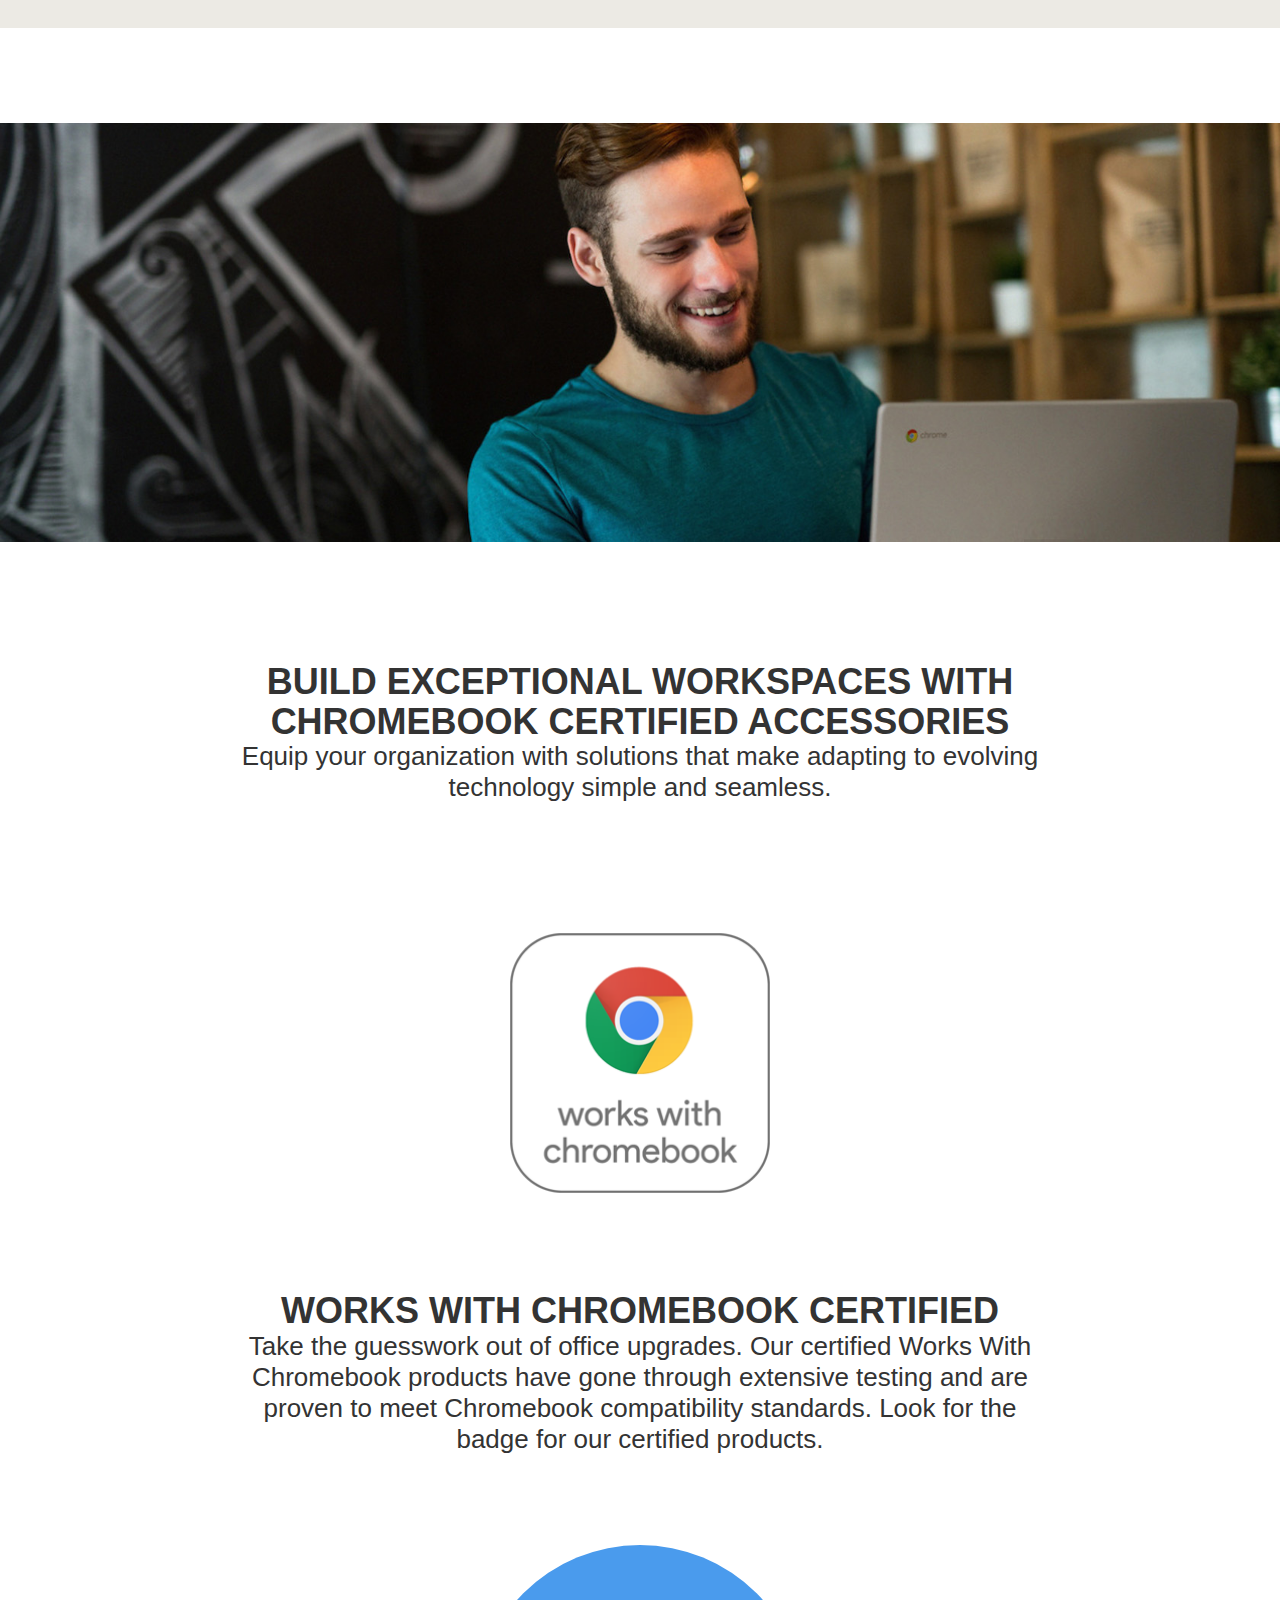
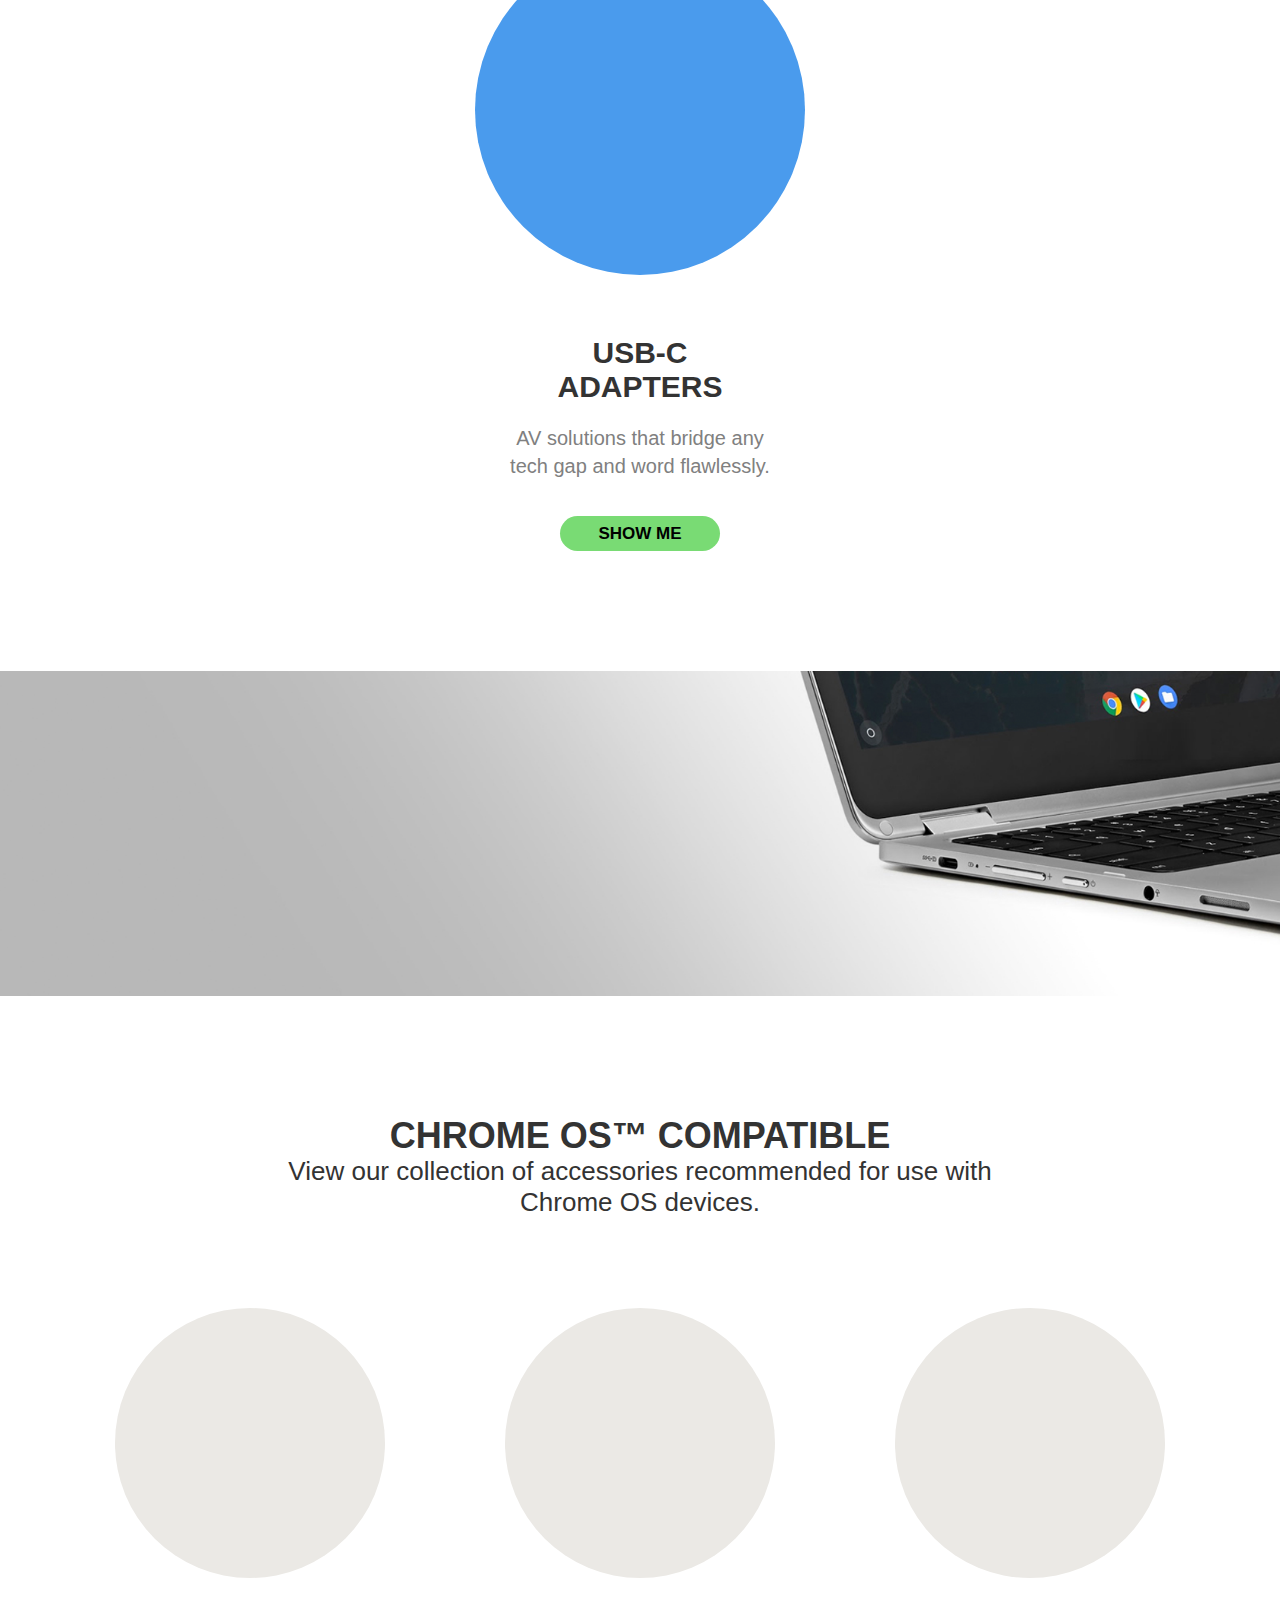
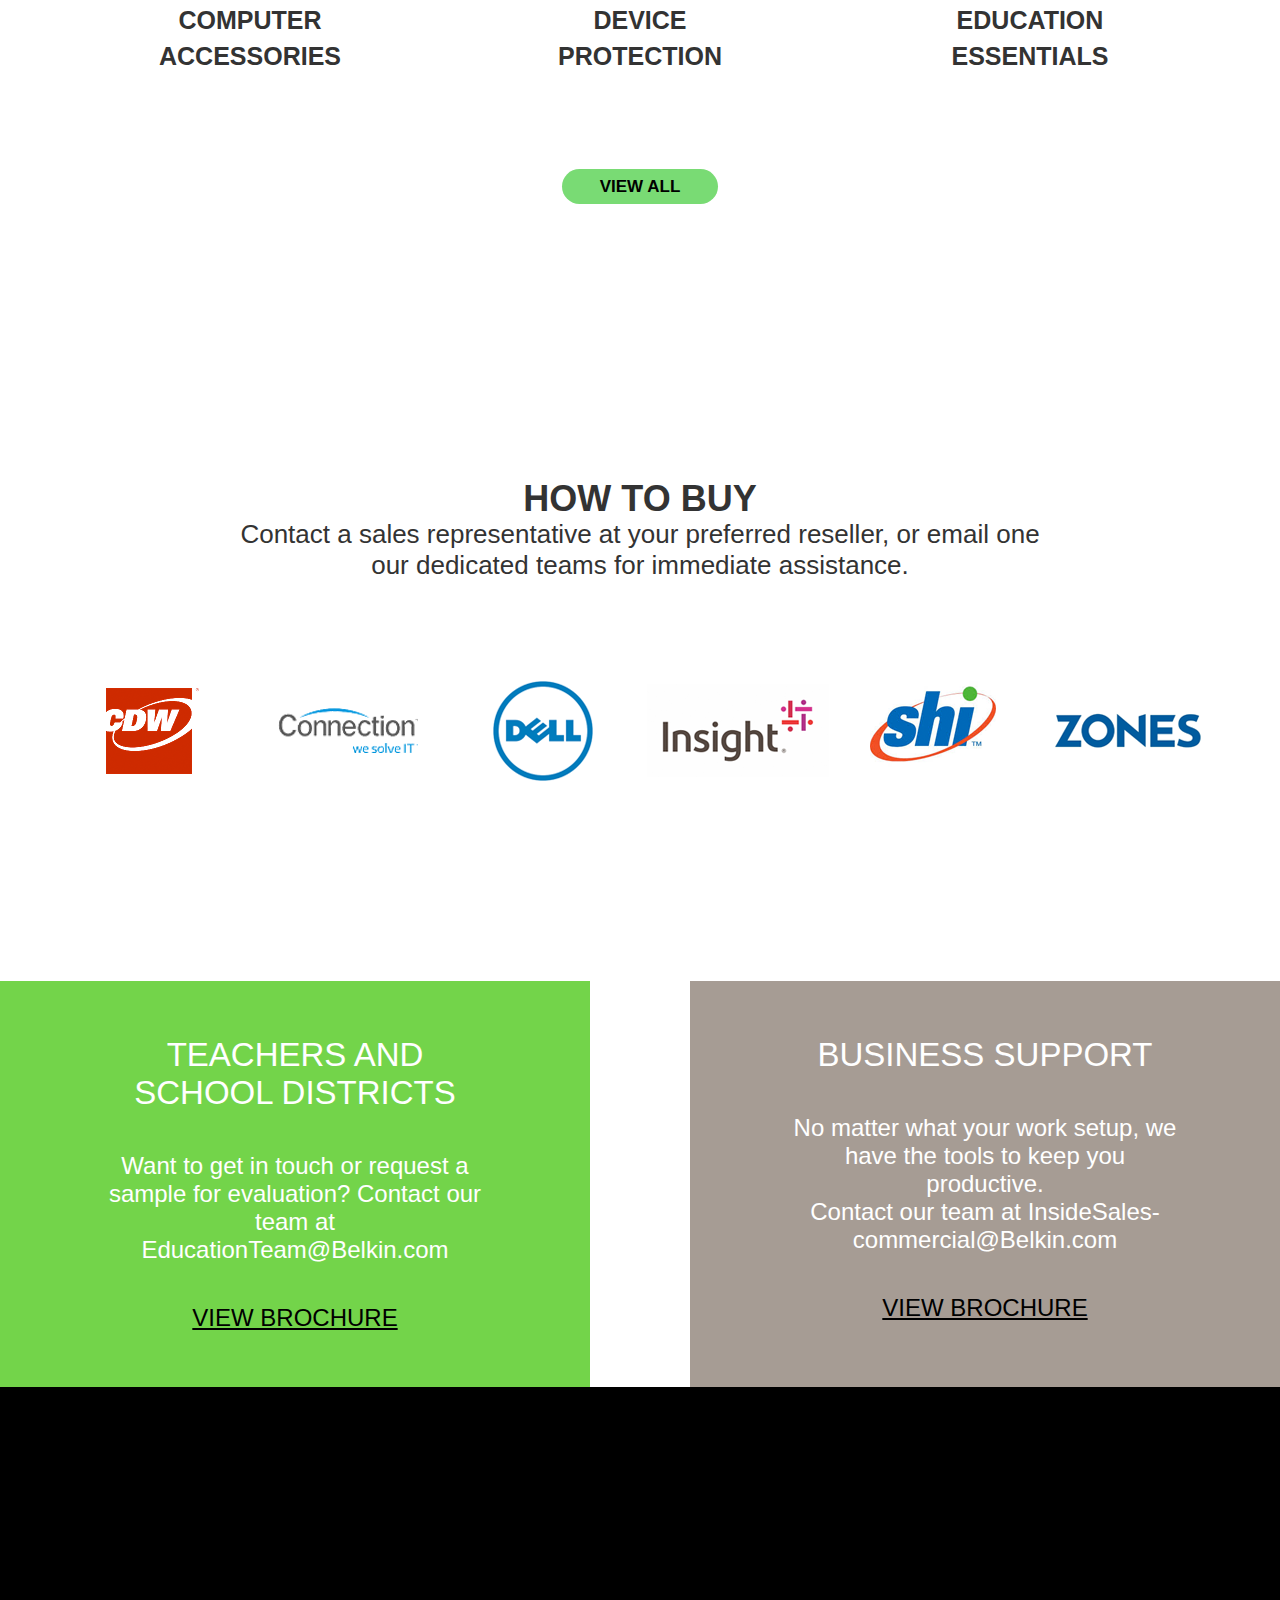
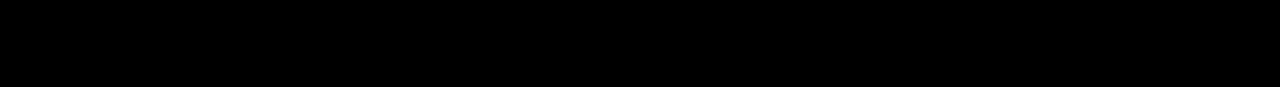
==== index.html @ 145875e3 "push 01" ====
<!DOCTYPE html>
<html lang="en">
<head>
    <meta charset="UTF-8">
    <meta name="viewport" content="width=device-width, initial-scale=1.0">
    <title>#</title>
    <link rel="stylesheet" href="https://maxcdn.bootstrapcdn.com/bootstrap/3.3.7/css/bootstrap.min.css" />
    <link href="https://unpkg.com/aos@2.3.1/dist/aos.css" rel="stylesheet">
    <link rel="stylesheet" href="https://cdnjs.cloudflare.com/ajax/libs/font-awesome/4.7.0/css/font-awesome.min.css">
    <link rel="stylesheet" href="./css/style.css">
</head>
<body>
    <!-- Header top section -->
    <div class="header-top-section">

    </div>
    <!-- End of Header top section -->

    <!-- Header -->
    <header>

    </header>
    <!-- End of Header -->

    <section class="header-image">
        <img src="./img/header-image.jpg" alt="header image">
    </section>

    <section class="build-workspaces">
        <div class="container">

            <div>
                <h1 class="bold-title">
                    BUILD EXCEPTIONAL WORKSPACES WITH <br>
                    CHROMEBOOK CERTIFIED ACCESSORIES
                </h1>
                <p class="subtitle">
                    Equip your organization with solutions that make adapting to evolving <br>
                    technology simple and seamless.
                </p>
            </div>

            <div class="logo-parent">
                <img src="./img/www-logo.png" alt="logo">
            </div>

        </div>
    </section>

    <section class="chromebook-certified">
        <div class="container">
            <div class="hide-mobile">
                <h1 class="bold-title">
                    WORKS WITH CHROMEBOOK CERTIFIED
                </h1>
                <p class="subtitle">
                    Take the guesswork out of office upgrades. Our certified Works With <br>
                    Chromebook products have gone through extensive testing and are <br>
                    proven to meet Chromebook compatibility standards. Look for the <br>
                    badge for our certified products.
                </p>
            </div>
            <div class="row products-parent">
                <div class="col-md-4 product-item">
                   <div class="circle background-blue">
                       <img src="./img/usb-c.png" data-aos="fade-up" alt="USB C">
                   </div>
                    <div class="item-title">
                        USB-C <br> ADAPTERS
                    </div>
                    <div class="item-subtitle">
                        AV solutions that bridge any <br>
                        tech gap and word flawlessly.
                    </div>
                    <button class="btn show-me-button">
                        SHOW ME
                    </button>
                </div>
            </div>
            <div class="product-hidden-block" style="display: none">
               <div class="row product-childs-parent">
                    <div class="col-md-3 col-xs-6 product-item">
                        <div class="product-image">
                            <img src="./img/p1.jpg" alt="cable">
                        </div>
                        <div class="item-title">
                            3.0 USB-C to USB-A Adapter (USB-C Adapter)
                        </div>
                        <div class="start-parent">
                            <span class="fa fa-star checked"></span>
                            <span class="fa fa-star checked"></span>
                            <span class="fa fa-star checked"></span>
                            <span class="fa fa-star"></span>
                            <span class="fa fa-star"></span>
                        </div>
                        <div class="price-parent">
                            $24.99
                        </div>
                        <div class="color-parent">
                            <div class="color-item">
                                <div class="black"></div>
                            </div>
                            <div class="color-item">
                                <div class="white"></div>
                            </div>
                        </div>
                    </div>
                    <div class="col-md-3 col-xs-6 product-item">
                    <div class="product-image">
                        <img src="./img/p2.jpg" alt="cable">
                    </div>
                    <div class="item-title">
                        USB-C™ to VGA Adapter (USB Type-C™)
                    </div>
                    <div class="start-parent">
                        <span class="fa fa-star checked"></span>
                        <span class="fa fa-star checked"></span>
                        <span class="fa fa-star checked"></span>
                        <span class="fa fa-star"></span>
                        <span class="fa fa-star"></span>
                    </div>
                    <div class="price-parent">
                        $24.99
                    </div>
                    <div class="color-parent">
                        <div class="color-item">
                            <div class="black"></div>
                        </div>
                        <div class="color-item">
                            <div class="white"></div>
                        </div>
                    </div>
                    </div>
                    <div class="col-md-3 col-xs-6 product-item">
                        <div class="product-image">
                            <img src="./img/p3.jpg" alt="cable">
                        </div>
                        <div class="item-title">
                            USB-C™ to HDMI® Adapter (USB Type-C)
                        </div>
                        <div class="start-parent">
                            <span class="fa fa-star checked"></span>
                            <span class="fa fa-star checked"></span>
                            <span class="fa fa-star checked"></span>
                            <span class="fa fa-star"></span>
                            <span class="fa fa-star"></span>
                        </div>
                        <div class="price-parent">
                            $24.99
                        </div>
                        <div class="color-parent">
                            <div class="color-item">
                                <div class="black"></div>
                            </div>
                            <div class="color-item">
                                <div class="white"></div>
                            </div>
                        </div>
                    </div>
               </div>
            </div>
        </div>
    </section>

    <section class="banner">
        <img src="./img/banner.png" alt="Banner">
    </section>

    <section class="compatible">
        <div class="container">
            <h1 class="bold-title">
                CHROME OS™ COMPATIBLE 
            </h1>
            <p class="subtitle">
                View our collection of accessories recommended for use with <br>
                Chrome OS devices.
            </p>

            <div class="row compatible-parent">
                <div class="col-md-4 compatible-item">
                    <div class="circle">
                        <img src="./img/com-1.png" data-aos="fade-up" alt="Com">
                    </div>
                    <div class=" compatible-item-title">
                        COMPUTER <br> ACCESSORIES
                    </div>
                </div>
                <div class="col-md-4 compatible-item">
                    <div class="circle">
                        <img src="./img/com-2.png" data-aos="fade-up" alt="Com">
                    </div>
                    <div class=" compatible-item-title">
                        DEVICE <br> PROTECTION
                    </div>
                </div>
                <div class="col-md-4 compatible-item">
                    <div class="circle">
                        <img src="./img/com-3.png" data-aos="fade-up" alt="Com">
                    </div>
                    <div class=" compatible-item-title">
                        EDUCATION <br> ESSENTIALS
                    </div>
                </div>
            </div>

            <div class="view-all-parent">
                <button class="btn view-all-button">VIEW ALL</button>
            </div>


        </div>
    </section>

    <section class="how-to-buy">
       <div class="container">
            <h1 class="bold-title">
                HOW TO BUY
            </h1>
            <p class="subtitle">
                Contact a sales representative at your preferred reseller, or email one <br>
                our dedicated teams for immediate assistance.
            </p>
            <div class="row companies-parent">
                <div class="col-md-2 comp-item">
                    <img src="./img/how-to-buy/1.png" alt="1">
                </div>
                <div class="col-md-2 comp-item">
                    <img src="./img/how-to-buy/2.png" alt="2">
                </div>
                <div class="col-md-2 comp-item">
                    <img src="./img/how-to-buy/3.png" alt="3">
                </div>
                <div class="col-md-2 comp-item">
                    <img src="./img/how-to-buy/4.png" alt="4">
                </div>
                <div class="col-md-2 comp-item">
                    <img src="./img/how-to-buy/5.png" alt="5">
                </div>
                <div class="col-md-2 comp-item">
                    <img src="./img/how-to-buy/6.png" alt="6">
                </div>
            </div>
       </div>
    </section>

    <section class="brochure">
        <div class="green-block">
            <div class="title">
                TEACHERS AND SCHOOL DISTRICTS
            </div>
            <div class="subtitle">
                Want to get in touch or request a sample for evaluation? Contact our team at 
                <a href="mailto:EducationTeam@Belkin.com">EducationTeam@Belkin.com</a>
            </div>
            <a href="https://brochure.belkin.com/education/" class="view-brochure">VIEW BROCHURE</a>
        </div>
        <div class="gray-block">
            <div class="title">
                BUSINESS SUPPORT
            </div>
            <div class="subtitle">
                No matter what your work setup, we have the tools to keep you productive.<br>
                Contact our team at <a href="mailto:InsideSales-commercial@Belkin.com"> InsideSales-commercial@Belkin.com</a>
            </div>
            <a href="https://brochure.belkin.com/worksmart-desktopguide/" class="view-brochure">VIEW BROCHURE</a>
        </div>
    </section>

    <footer></footer>


    <script src="https://unpkg.com/aos@2.3.1/dist/aos.js"></script>
    <script src="js/script.js"></script>

</body>
</html>
---- css/style.css ----
.bold-title {
  font-weight: 600;
  font-family: "metric-bold", Arial, sans-serif;
  margin: 0;
}

@media screen and (max-width: 576px) and (min-width: 280px) {
  .bold-title {
    font-size: 26px;
  }
}

.subtitle {
  margin: 0;
  font-size: 26px;
  line-height: normal;
}

@media screen and (max-width: 576px) and (min-width: 280px) {
  .subtitle {
    font-size: 22px;
    margin-top: 30px;
  }
}

.background-blue {
  background-color: #4A9BED;
}

.checked {
  color: #FCAF33;
}

.header-top-section {
  width: 100%;
  height: 28px;
  background: #eceae4;
}

header {
  width: 100%;
  height: 95px;
  background-color: #fff;
}

.header-image img {
  width: 100%;
}

.build-workspaces {
  padding-top: 120px;
  text-align: center;
}

.build-workspaces .logo-parent {
  margin: 130px 0 98px;
}

.build-workspaces .logo-parent img {
  width: 260px;
  height: 260px;
}

.chromebook-certified {
  text-align: center;
}

.chromebook-certified .products-parent {
  margin-top: 90px;
  display: flex;
  justify-content: center;
  align-items: center;
}

.chromebook-certified .products-parent .product-item {
  text-align: center;
}

.chromebook-certified .products-parent .product-item .circle {
  width: 330px;
  height: 330px;
  border-radius: 50%;
  margin: 0 auto;
  display: flex;
  justify-content: center;
  align-items: flex-end;
  overflow: hidden;
}

.chromebook-certified .products-parent .product-item .circle:hover img {
  transform: scale(1.15);
}

.chromebook-certified .products-parent .product-item .circle img {
  width: 80%;
  border-bottom-left-radius: 47%;
  border-bottom-right-radius: 48%;
  transition: transform .5s ease;
}

.chromebook-certified .products-parent .product-item .item-title {
  font-size: 30px;
  font-weight: 900;
  line-height: normal;
  margin: 61px 0 20px;
}

.chromebook-certified .products-parent .product-item .item-subtitle {
  font-size: 20px;
  line-height: inherit;
  color: gray;
}

.chromebook-certified .products-parent .product-item .show-me-button {
  margin-top: 35px;
  background-color: #79DB74;
  color: #000;
  height: 35px;
  line-height: 29px;
  font-weight: 600;
  border: none;
  outline: none;
  border-radius: 20px;
  font-size: 17px;
  padding: 0 38px;
}

.chromebook-certified .product-childs-parent {
  margin-top: 35px;
}

.chromebook-certified .product-childs-parent .product-item {
  text-align: center;
}

.chromebook-certified .product-childs-parent .product-item .item-title {
  font-size: 20px;
  font-weight: 600;
  line-height: normal;
  margin: 10px 0 20px;
}

.chromebook-certified .product-childs-parent .product-item .product-image {
  position: relative;
}

.chromebook-certified .product-childs-parent .product-item .product-image:after {
  content: "";
  width: 35px;
  background-image: url(../../img/www-logo.png);
  background-size: contain;
  background-repeat: no-repeat;
  position: absolute;
  right: 0;
  top: 0;
  height: 35px;
}

.chromebook-certified .product-childs-parent .product-item .product-image:hover img {
  transform: scale(1.1);
}

.chromebook-certified .product-childs-parent .product-item .product-image img {
  width: 100%;
  transition: transform .5s ease;
}

.chromebook-certified .product-childs-parent .product-item .start-parent {
  font-size: 25px;
  color: #E6E5E1;
}

.chromebook-certified .product-childs-parent .product-item .price-parent {
  font-size: 19px;
  font-weight: 600;
  margin: 20px 0;
}

.chromebook-certified .product-childs-parent .product-item .color-parent {
  display: flex;
  justify-content: center;
  gap: 5px;
  margin-bottom: 20px;
}

.chromebook-certified .product-childs-parent .product-item .color-parent .color-item {
  width: 38px;
  height: 38px;
  background: #fff;
  border: 2px solid #E4E2DE;
  border-radius: 50%;
  box-sizing: border-box;
  display: flex;
  justify-content: center;
  align-items: center;
}

.chromebook-certified .product-childs-parent .product-item .color-parent .color-item .black {
  width: calc(100% - 8px);
  height: calc(100% - 8px);
  background-color: #000;
  border-radius: 50%;
}

.banner {
  margin: 120px 0;
}

.banner img {
  width: 100%;
}

.compatible {
  text-align: center;
}

.compatible .compatible-parent {
  margin-top: 90px;
}

.compatible .compatible-parent .compatible-item {
  position: relative;
}

.compatible .compatible-parent .compatible-item:first-child .circle img {
  width: 250%;
}

.compatible .compatible-parent .compatible-item .circle {
  width: 270px;
  height: 270px;
  border-radius: 50%;
  background-color: #ebe9e5;
  margin: 0 auto;
  display: flex;
  justify-content: center;
  align-items: center;
}

.compatible .compatible-parent .compatible-item .circle img {
  width: 105%;
  transition: transform .5s ease;
}

.compatible .compatible-parent .compatible-item .circle:hover img {
  transform: scale(1.1);
}

.compatible .compatible-parent .compatible-item .compatible-item-title {
  margin-top: 25px;
  font-weight: 600;
  font-size: 25px;
}

.compatible .view-all-parent {
  text-align: center;
  margin-top: 60px;
}

.compatible .view-all-parent .view-all-button {
  margin-top: 35px;
  background-color: #79DB74;
  color: #000;
  height: 35px;
  line-height: 29px;
  font-weight: 600;
  border: none;
  outline: none;
  border-radius: 20px;
  font-size: 17px;
  padding: 0 38px;
}

.how-to-buy {
  text-align: center;
  margin-top: 275px;
}

.how-to-buy .companies-parent {
  margin-top: 100px;
}

.how-to-buy .companies-parent .comp-item {
  height: 100px;
  display: flex;
  justify-content: center;
  align-items: center;
}

.brochure {
  margin-top: 200px;
  display: flex;
  justify-content: space-between;
  gap: 100px;
  color: #fff;
  text-align: center;
  line-height: normal;
}

.brochure .gray-block,
.brochure .green-block {
  padding: 55px 100px;
}

.brochure .green-block {
  flex: 1;
  background-color: #73D44A;
}

.brochure .gray-block {
  flex: 1;
  background-color: #A69C94;
}

.brochure .title {
  font-size: 33px;
}

.brochure .subtitle {
  font-size: 24px;
  margin-top: 40px;
}

.brochure .subtitle a {
  color: inherit;
}

.brochure .view-brochure {
  display: inline-block;
  font-size: 24px;
  color: #000;
  text-decoration: underline;
  margin-top: 40px;
}

footer {
  width: 100%;
  height: 300px;
  background-color: #000;
}

@media screen and (max-width: 1200px) and (min-width: 992px) {
  .brochure {
    gap: 0px;
  }
  .brochure .green-block, .brochure .gray-block {
    padding: 55px;
  }
}

@media screen and (max-width: 992px) and (min-width: 768px) {
  .brochure {
    gap: 0;
  }
  .brochure .green-block, .brochure .gray-block {
    padding: 40px;
  }
}

@media screen and (max-width: 768px) and (min-width: 576px) {
  .brochure {
    gap: 0;
    flex-direction: column;
  }
  .brochure .green-block, .brochure .gray-block {
    flex: initial;
    padding: 10px;
  }
}

@media screen and (max-width: 576px) and (min-width: 280px) {
  .header-top-section {
    display: none;
  }
  .header-image {
    position: relative;
  }
  .header-image:after {
    content: '';
    position: absolute;
    left: 42%;
    top: 100%;
    width: 0;
    height: 0;
    border-left: 40px solid transparent;
    border-right: 40px solid transparent;
    border-top: 34px solid #e8e8e8;
    clear: both;
  }
  .build-workspaces {
    padding-top: 65px;
  }
  .build-workspaces .container {
    display: flex;
    flex-direction: column-reverse;
  }
  .build-workspaces .logo-parent {
    margin: 0 0 65px;
  }
  .build-workspaces .logo-parent img {
    width: 155px;
    height: 155px;
  }
  .chromebook-certified .hide-mobile {
    display: none;
  }
  .compatible .circle {
    margin-bottom: 20px;
  }
  .compatible .compatible-parent .compatible-item {
    margin-bottom: 20px;
  }
  .how-to-buy {
    margin-top: 100px;
  }
  .brochure {
    gap: 0;
    flex-direction: column;
    margin-top: 140px;
  }
  .brochure .green-block, .brochure .gray-block {
    flex: initial;
    padding: 50px 10px;
  }
  .brochure .green-block {
    position: relative;
  }
  .brochure .green-block:after {
    content: '';
    position: absolute;
    left: 42%;
    top: 100%;
    width: 0;
    height: 0;
    border-left: 40px solid transparent;
    border-right: 40px solid transparent;
    border-top: 34px solid #73D44A;
    clear: both;
  }
  .brochure .title {
    font-size: 25px;
  }
  .brochure .subtitle {
    font-size: 20px;
  }
  .brochure .view-brochure {
    font-size: 20px;
  }
}
/*# sourceMappingURL=style.css.map */
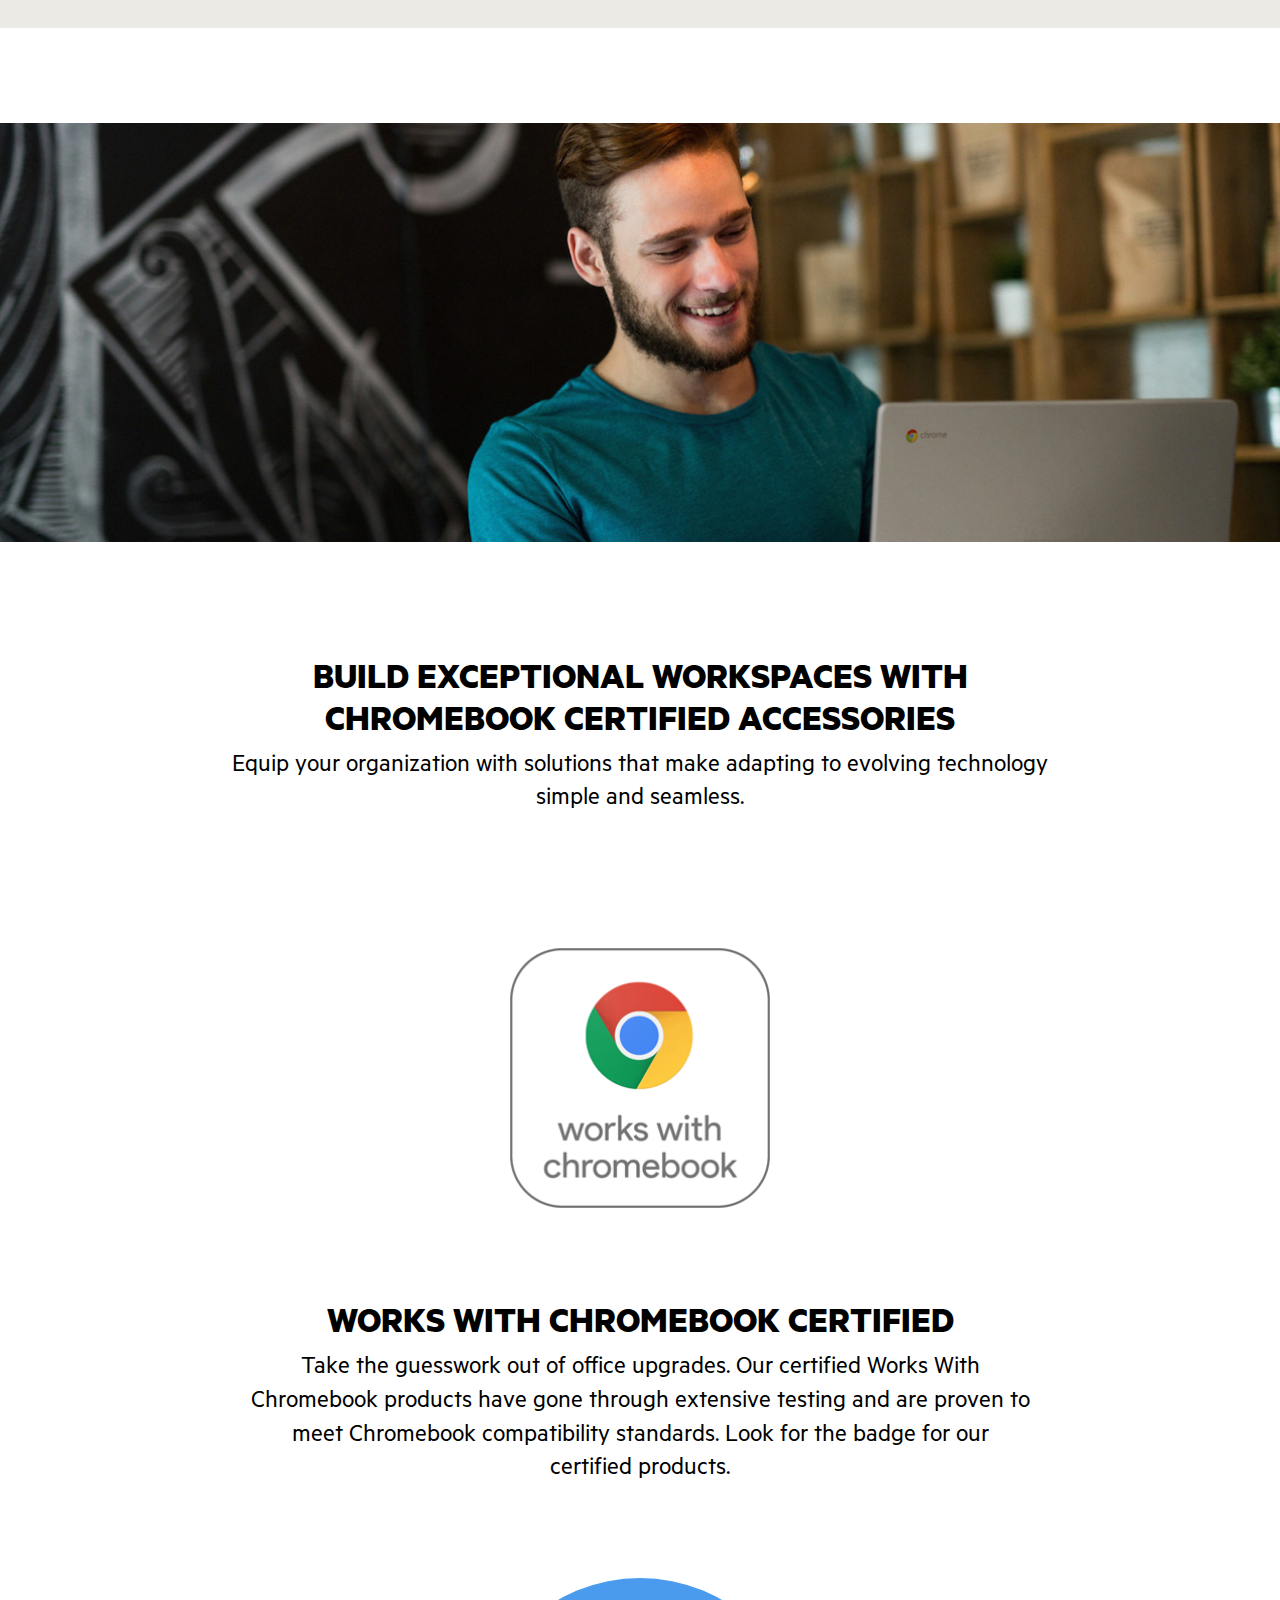
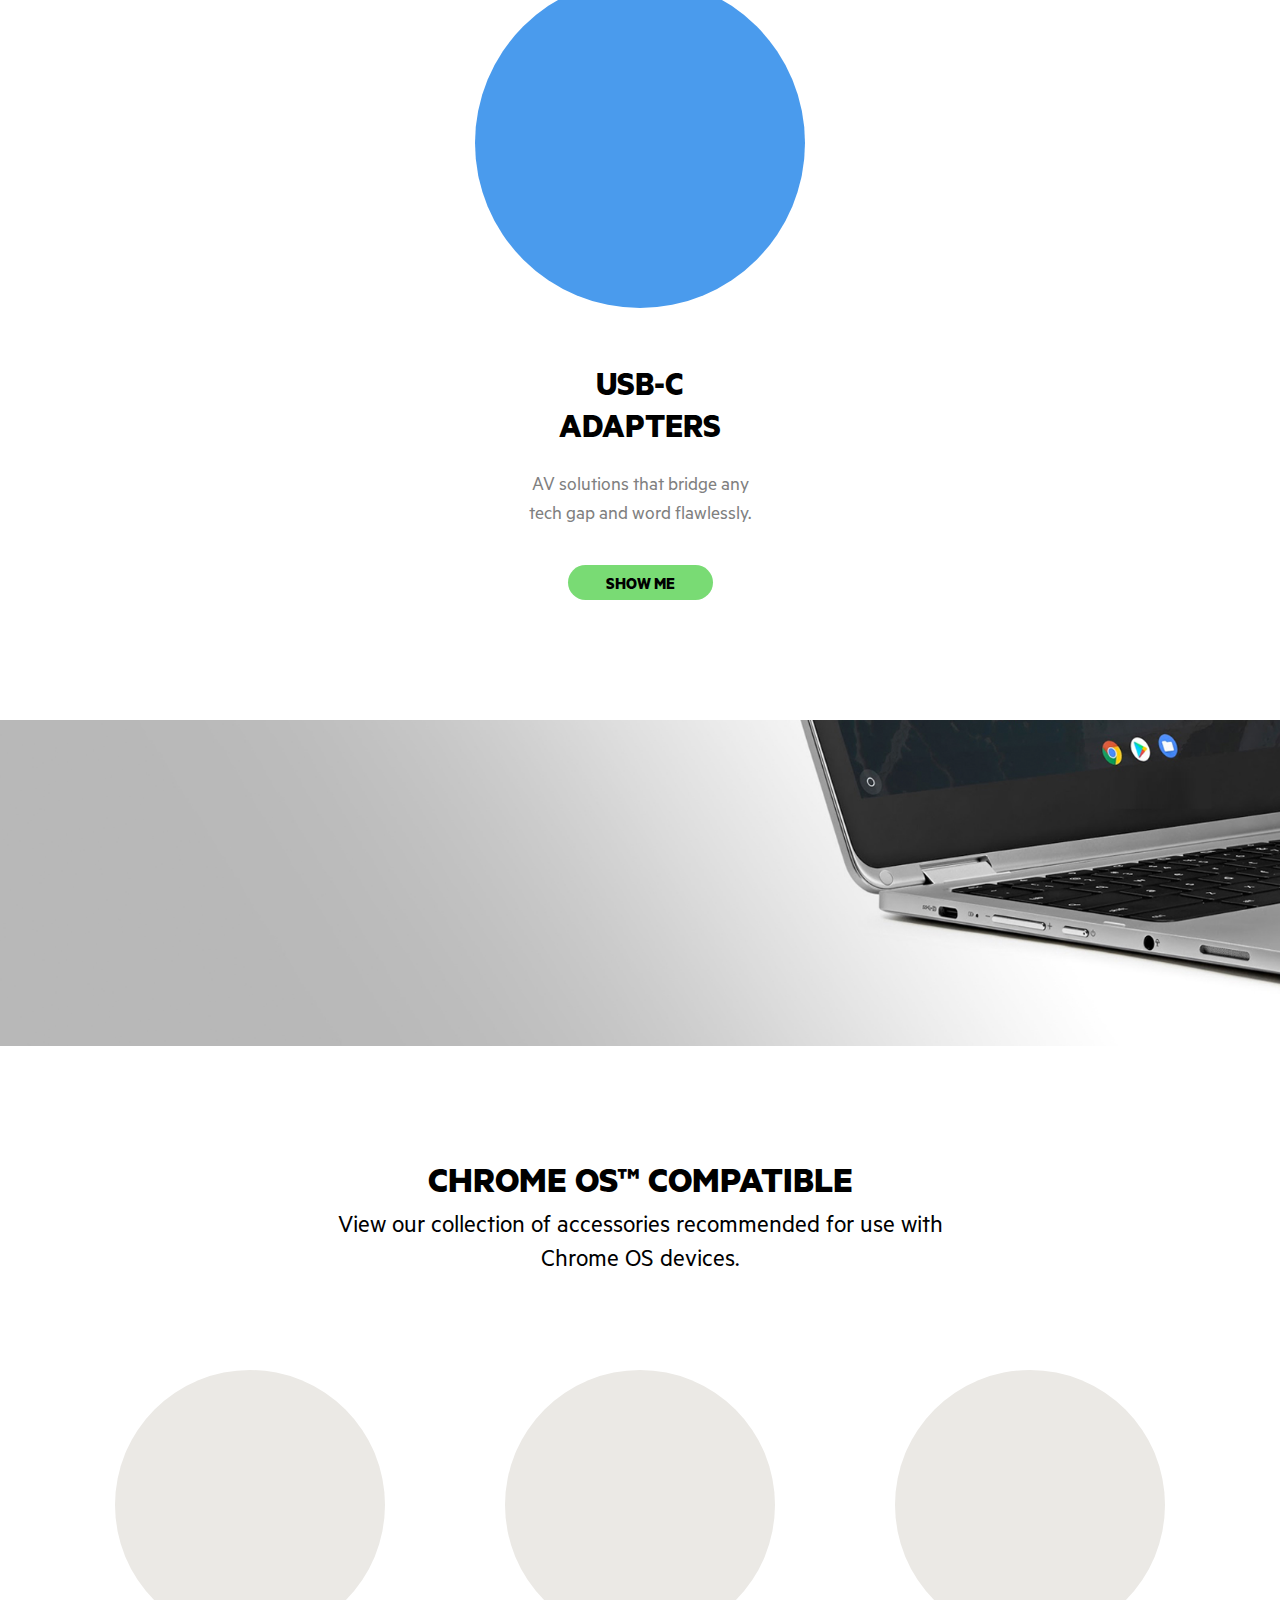
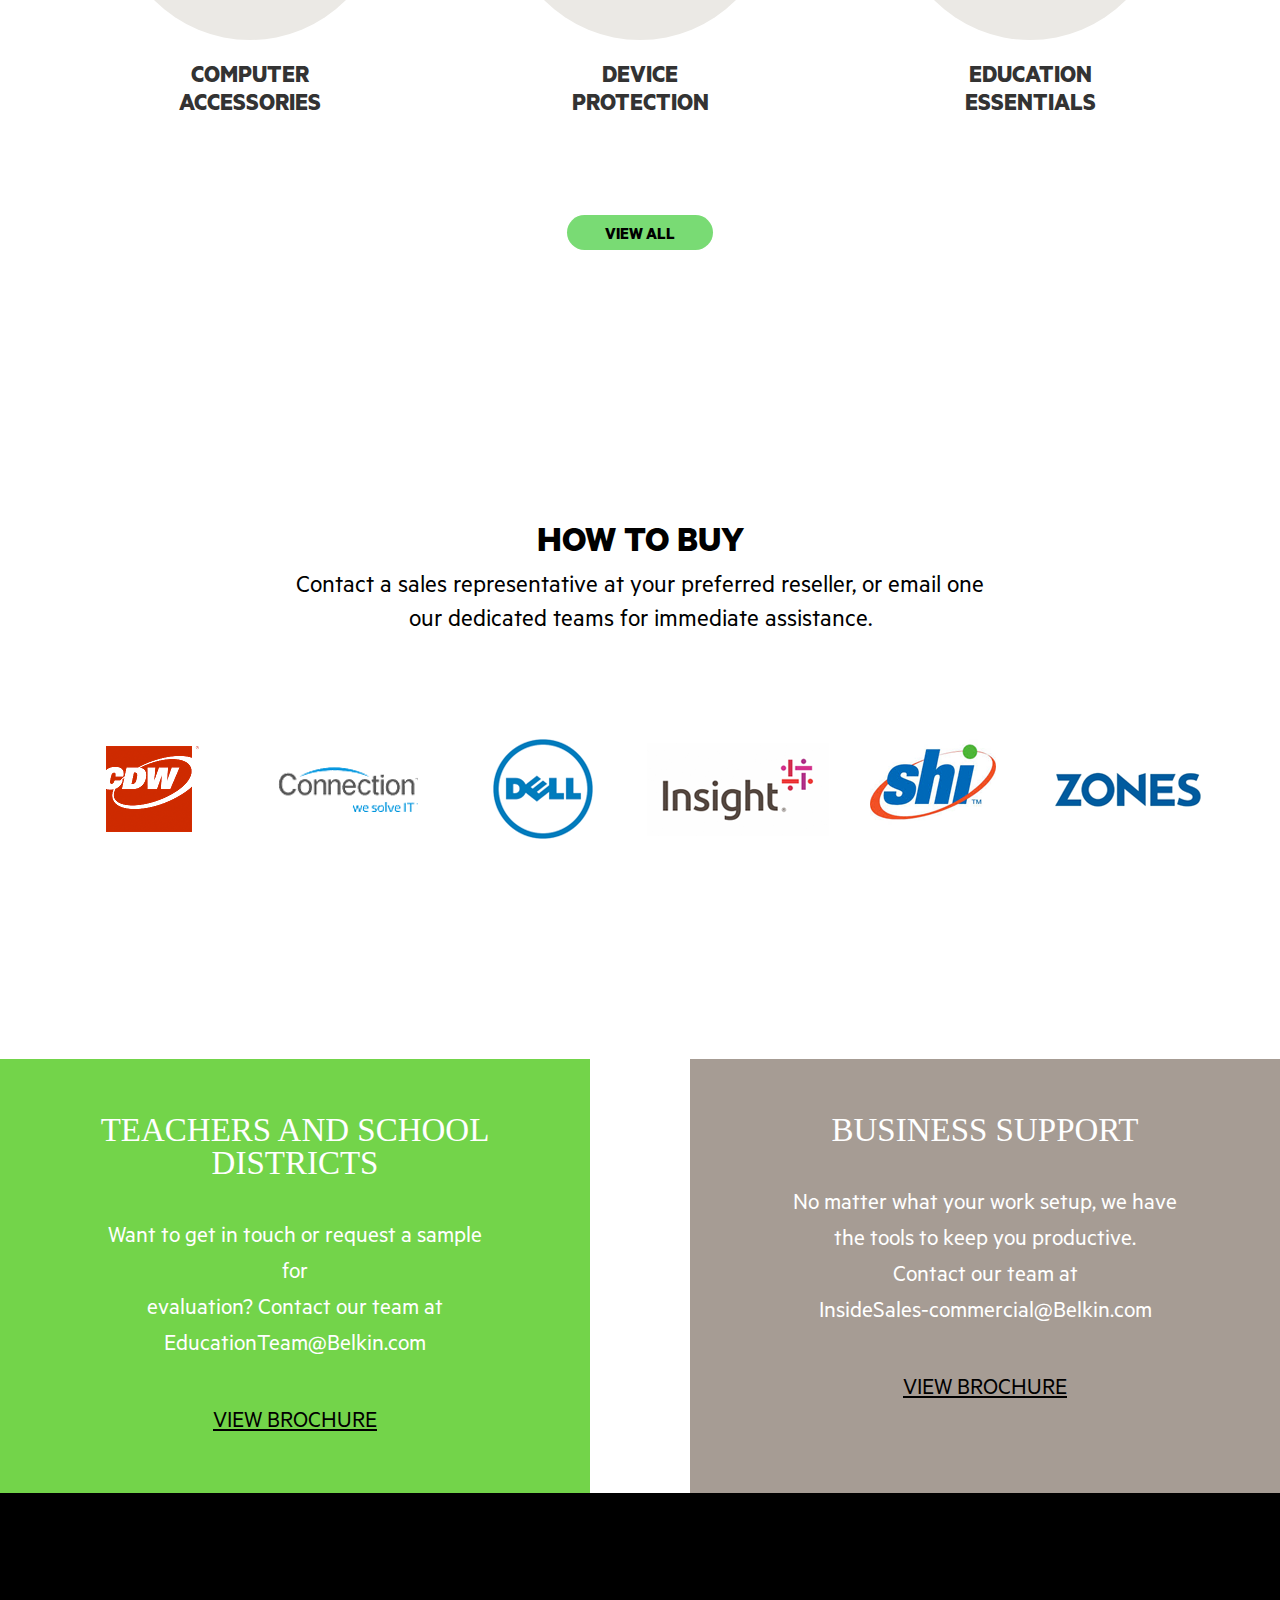
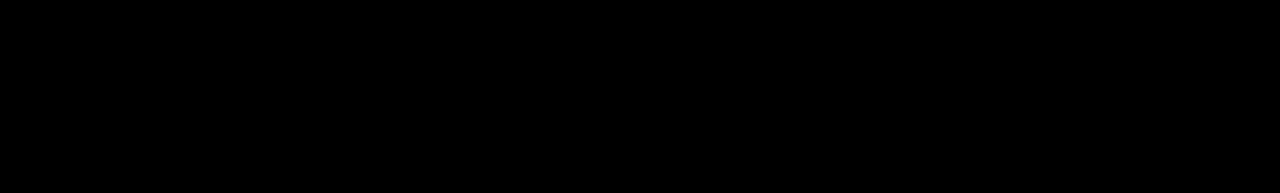
==== commit 7810ba02: "push-01" ====
--- a/index.html
+++ b/index.html
@@ -35,8 +35,8 @@
                     CHROMEBOOK CERTIFIED ACCESSORIES
                 </h1>
                 <p class="subtitle">
-                    Equip your organization with solutions that make adapting to evolving <br>
-                    technology simple and seamless.
+                    Equip your organization with solutions that make adapting to evolving technology <br>
+                    simple and seamless.
                 </p>
             </div>
 
@@ -55,9 +55,9 @@
                 </h1>
                 <p class="subtitle">
                     Take the guesswork out of office upgrades. Our certified Works With <br>
-                    Chromebook products have gone through extensive testing and are <br>
-                    proven to meet Chromebook compatibility standards. Look for the <br>
-                    badge for our certified products.
+                    Chromebook products have gone through extensive testing and are proven to <br>
+                    meet Chromebook compatibility standards. Look for the badge for our<br>
+                    certified products.
                 </p>
             </div>
             <div class="row products-parent">
@@ -221,22 +221,22 @@
                 our dedicated teams for immediate assistance.
             </p>
             <div class="row companies-parent">
-                <div class="col-md-2 comp-item">
+                <div class="col-md-2 col-sm-4 col-xs-6 comp-item">
                     <img src="./img/how-to-buy/1.png" alt="1">
                 </div>
-                <div class="col-md-2 comp-item">
+                <div class="col-md-2 col-sm-4 col-xs-6 comp-item">
                     <img src="./img/how-to-buy/2.png" alt="2">
                 </div>
-                <div class="col-md-2 comp-item">
+                <div class="col-md-2 col-sm-4 col-xs-6 comp-item">
                     <img src="./img/how-to-buy/3.png" alt="3">
                 </div>
-                <div class="col-md-2 comp-item">
+                <div class="col-md-2 col-sm-4 col-xs-6 comp-item">
                     <img src="./img/how-to-buy/4.png" alt="4">
                 </div>
-                <div class="col-md-2 comp-item">
+                <div class="col-md-2 col-sm-4 col-xs-6 comp-item">
                     <img src="./img/how-to-buy/5.png" alt="5">
                 </div>
-                <div class="col-md-2 comp-item">
+                <div class="col-md-2 col-sm-4 col-xs-6 comp-item">
                     <img src="./img/how-to-buy/6.png" alt="6">
                 </div>
             </div>
@@ -249,7 +249,7 @@
                 TEACHERS AND SCHOOL DISTRICTS
             </div>
             <div class="subtitle">
-                Want to get in touch or request a sample for evaluation? Contact our team at 
+                Want to get in touch or request a sample for <br> evaluation? Contact our team at <br>
                 <a href="mailto:EducationTeam@Belkin.com">EducationTeam@Belkin.com</a>
             </div>
             <a href="https://brochure.belkin.com/education/" class="view-brochure">VIEW BROCHURE</a>
@@ -259,8 +259,9 @@
                 BUSINESS SUPPORT
             </div>
             <div class="subtitle">
-                No matter what your work setup, we have the tools to keep you productive.<br>
-                Contact our team at <a href="mailto:InsideSales-commercial@Belkin.com"> InsideSales-commercial@Belkin.com</a>
+                No matter what your work setup, we have <br> the tools to keep you productive. <br>
+                Contact our team at <br>
+                <a href="mailto:InsideSales-commercial@Belkin.com"> InsideSales-commercial@Belkin.com</a>
             </div>
             <a href="https://brochure.belkin.com/worksmart-desktopguide/" class="view-brochure">VIEW BROCHURE</a>
         </div>
--- a/css/style.css
+++ b/css/style.css
@@ -1,6 +1,7 @@
 .bold-title {
-  font-weight: 600;
-  font-family: "metric-bold", Arial, sans-serif;
+  font-family: MetricBold, Arial, sans-serif;
+  font-size: 38px;
+  color: #000;
   margin: 0;
 }
 
@@ -11,9 +12,11 @@
 }
 
 .subtitle {
-  margin: 0;
+  font-family: MetricRegular, Arial, sans-serif;
+  color: #000;
+  margin: 5px 0;
   font-size: 26px;
-  line-height: normal;
+  line-height: 1.3;
 }
 
 @media screen and (max-width: 576px) and (min-width: 280px) {
@@ -29,6 +32,21 @@
 
 .checked {
   color: #FCAF33;
+}
+
+@font-face {
+  font-family: MetricBold;
+  src: url(../fonts/Metric-Bold.otf);
+}
+
+@font-face {
+  font-family: MetricSemiBold;
+  src: url(../fonts/Metric-SemiBold.otf);
+}
+
+@font-face {
+  font-family: MetricRegular;
+  src: url(../fonts/Metric-Regular.otf);
 }
 
 .header-top-section {
@@ -99,24 +117,27 @@
 }
 
 .chromebook-certified .products-parent .product-item .item-title {
-  font-size: 30px;
-  font-weight: 900;
+  font-family: MetricBold;
+  font-size: 35px;
   line-height: normal;
   margin: 61px 0 20px;
+  color: #000;
 }
 
 .chromebook-certified .products-parent .product-item .item-subtitle {
+  font-family: MetricRegular;
   font-size: 20px;
   line-height: inherit;
   color: gray;
 }
 
 .chromebook-certified .products-parent .product-item .show-me-button {
+  font-family: MetricBold;
   margin-top: 35px;
   background-color: #79DB74;
   color: #000;
   height: 35px;
-  line-height: 29px;
+  line-height: 43px;
   font-weight: 600;
   border: none;
   outline: none;
@@ -134,8 +155,8 @@
 }
 
 .chromebook-certified .product-childs-parent .product-item .item-title {
+  font-family: MetricBold;
   font-size: 20px;
-  font-weight: 600;
   line-height: normal;
   margin: 10px 0 20px;
 }
@@ -147,7 +168,7 @@
 .chromebook-certified .product-childs-parent .product-item .product-image:after {
   content: "";
   width: 35px;
-  background-image: url(../../img/www-logo.png);
+  background-image: url(../img/www-logo.png);
   background-size: contain;
   background-repeat: no-repeat;
   position: absolute;
@@ -171,8 +192,8 @@
 }
 
 .chromebook-certified .product-childs-parent .product-item .price-parent {
+  font-family: MetricBold;
   font-size: 19px;
-  font-weight: 600;
   margin: 20px 0;
 }
 
@@ -247,8 +268,9 @@
 }
 
 .compatible .compatible-parent .compatible-item .compatible-item-title {
+  font-family: MetricBold;
+  line-height: 1.1;
   margin-top: 25px;
-  font-weight: 600;
   font-size: 25px;
 }
 
@@ -258,11 +280,12 @@
 }
 
 .compatible .view-all-parent .view-all-button {
+  font-family: MetricBold;
   margin-top: 35px;
   background-color: #79DB74;
   color: #000;
   height: 35px;
-  line-height: 29px;
+  line-height: 43px;
   font-weight: 600;
   border: none;
   outline: none;
@@ -285,6 +308,7 @@
   display: flex;
   justify-content: center;
   align-items: center;
+  margin-bottom: 20px;
 }
 
 .brochure {
@@ -313,12 +337,17 @@
 }
 
 .brochure .title {
+  font-family: MetricSemiBold;
+  line-height: 1;
   font-size: 33px;
 }
 
 .brochure .subtitle {
+  font-family: MetricRegular;
+  line-height: 1.5;
   font-size: 24px;
   margin-top: 40px;
+  color: #fff;
 }
 
 .brochure .subtitle a {
@@ -326,6 +355,7 @@
 }
 
 .brochure .view-brochure {
+  font-family: MetricRegular;
   display: inline-block;
   font-size: 24px;
   color: #000;
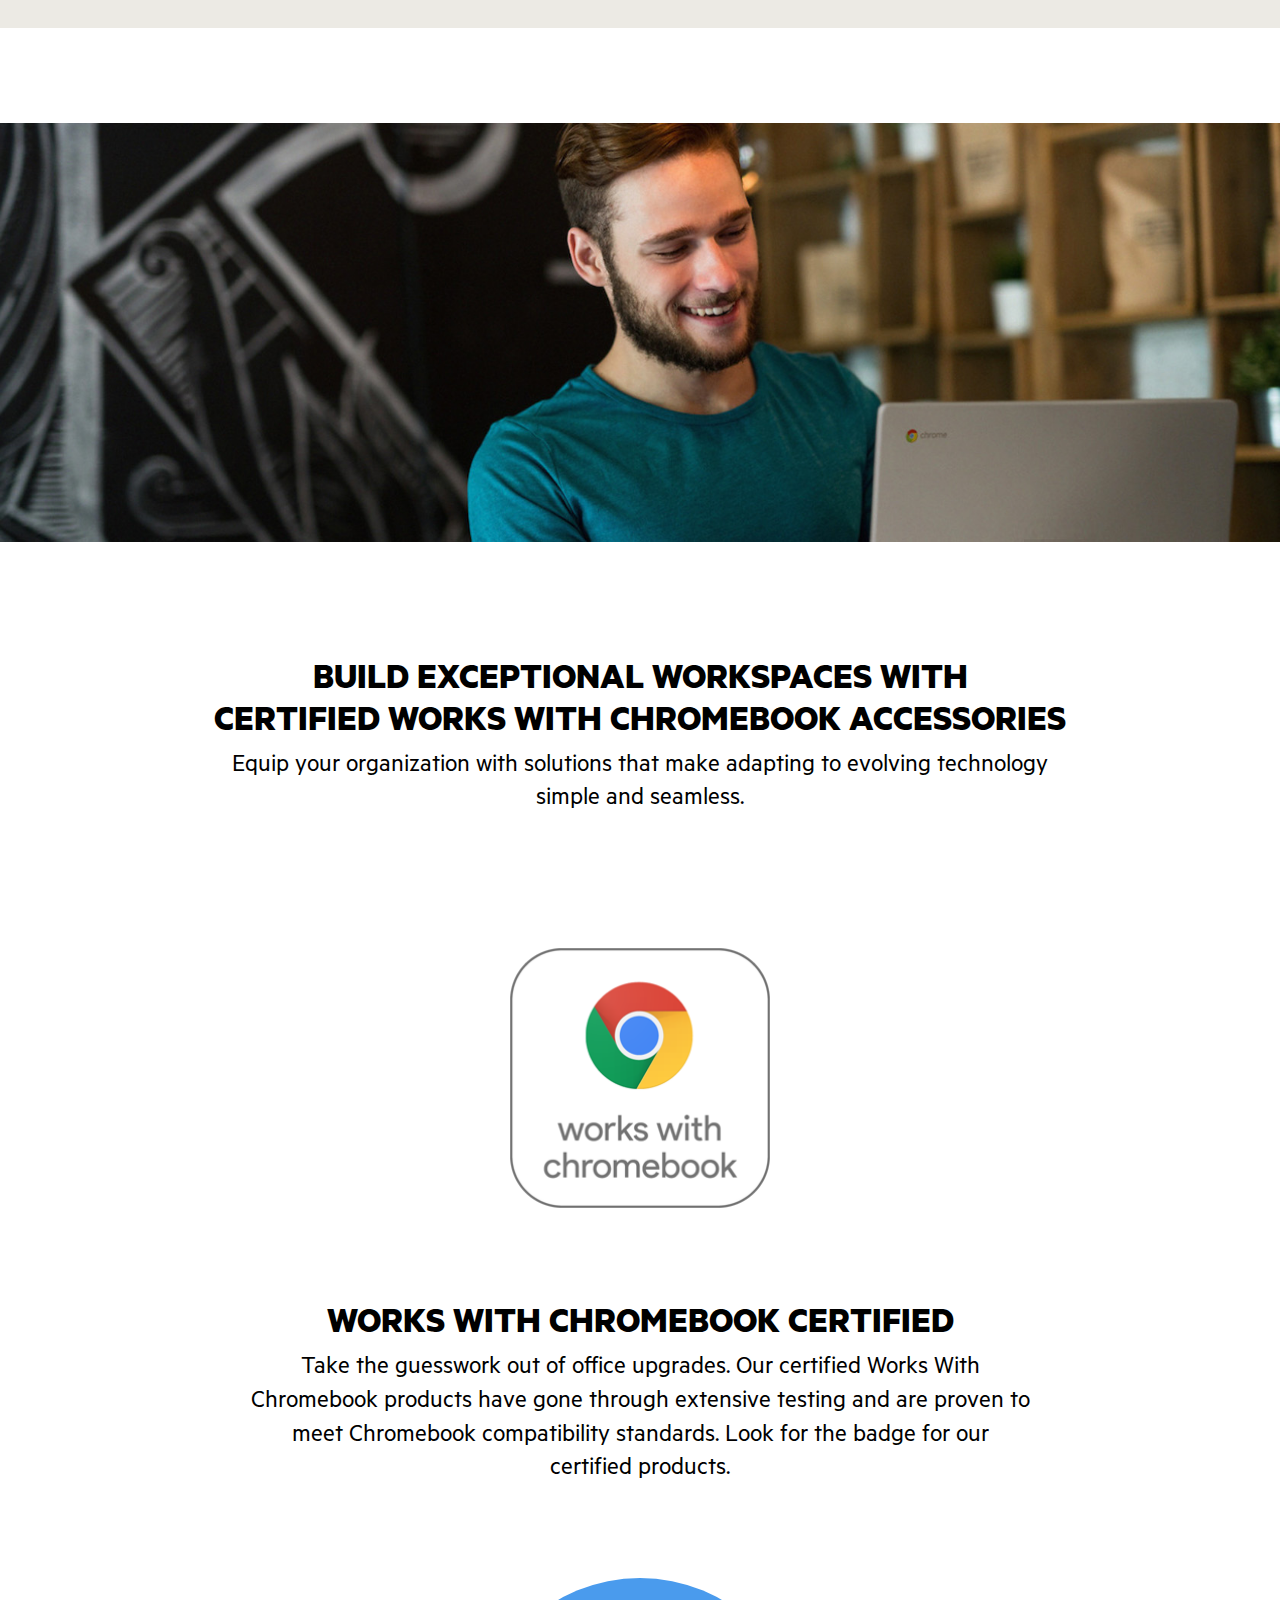
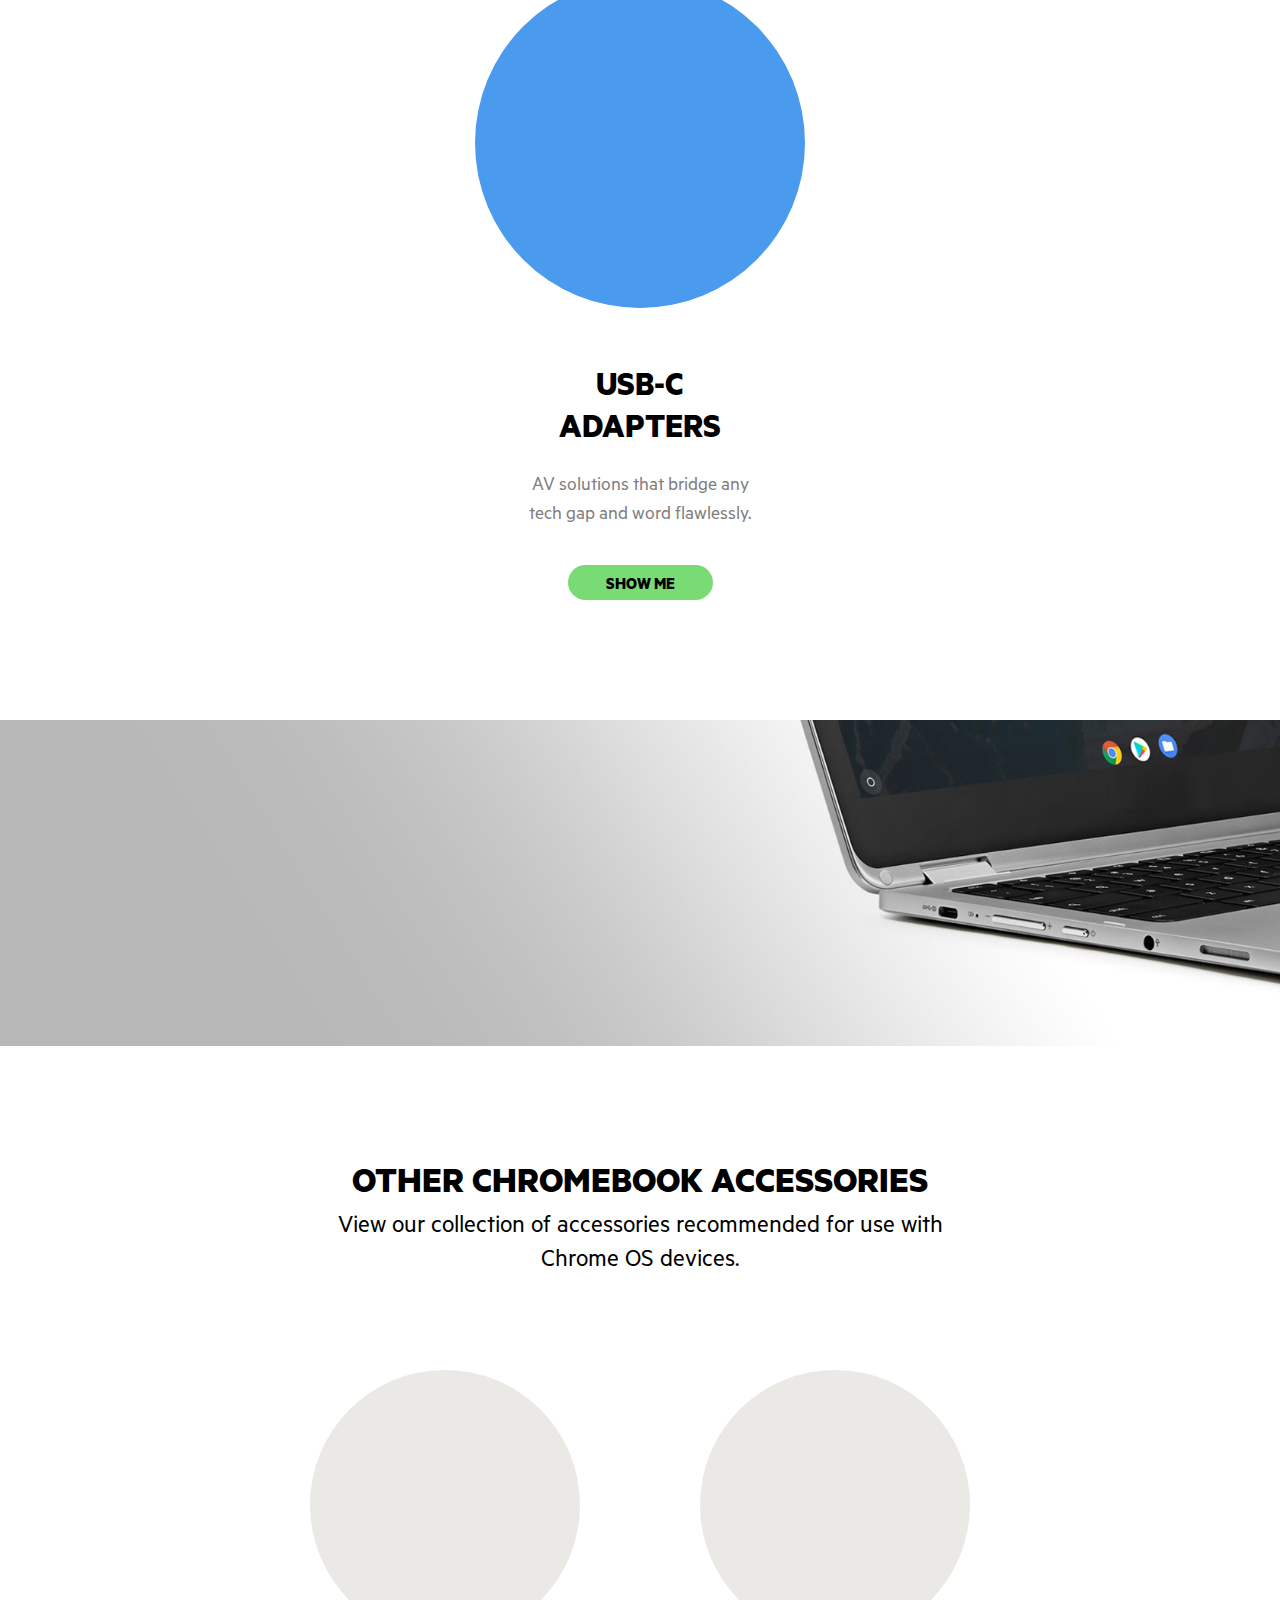
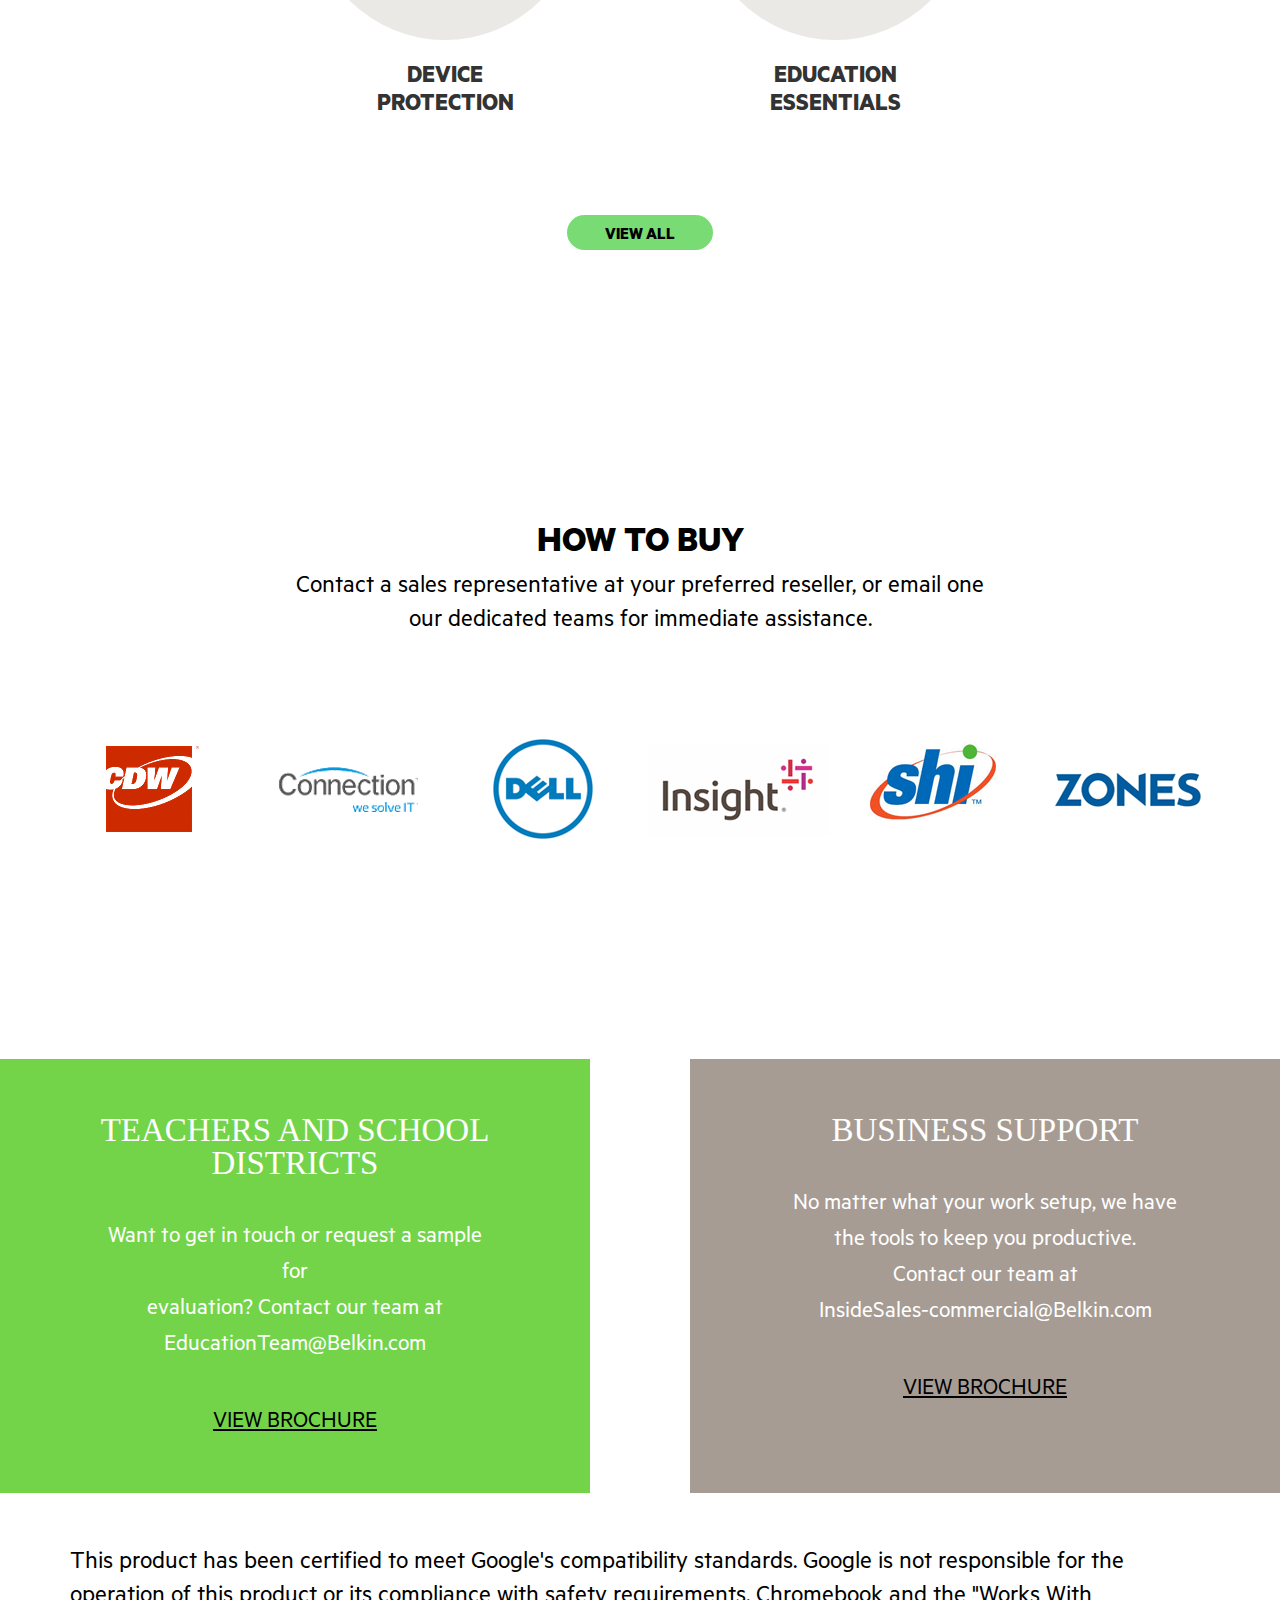
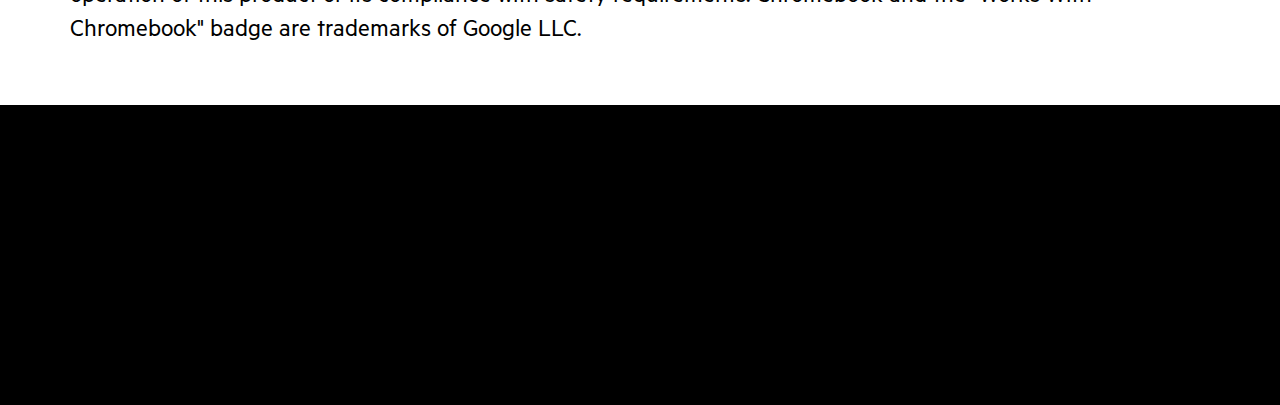
==== commit 1dccd0a9: "bug fix" ====
--- a/index.html
+++ b/index.html
@@ -31,8 +31,8 @@
 
             <div>
                 <h1 class="bold-title">
-                    BUILD EXCEPTIONAL WORKSPACES WITH <br>
-                    CHROMEBOOK CERTIFIED ACCESSORIES
+                    BUILD EXCEPTIONAL WORKSPACES WITH<br>
+                    CERTIFIED WORKS WITH CHROMEBOOK ACCESSORIES
                 </h1>
                 <p class="subtitle">
                     Equip your organization with solutions that make adapting to evolving technology <br>
@@ -49,7 +49,7 @@
 
     <section class="chromebook-certified">
         <div class="container">
-            <div class="hide-mobile">
+            <div>
                 <h1 class="bold-title">
                     WORKS WITH CHROMEBOOK CERTIFIED
                 </h1>
@@ -72,14 +72,14 @@
                         AV solutions that bridge any <br>
                         tech gap and word flawlessly.
                     </div>
-                    <button class="btn show-me-button">
+                    <button class="green-button show-me-button">
                         SHOW ME
                     </button>
                 </div>
             </div>
             <div class="product-hidden-block" style="display: none">
                <div class="row product-childs-parent">
-                    <div class="col-md-3 col-xs-6 product-item">
+                    <a href="https://www.belkin.com/us/p/P-F2CU036-MG/" class="col-md-3 col-xs-6 product-item">
                         <div class="product-image">
                             <img src="./img/p1.jpg" alt="cable">
                         </div>
@@ -104,34 +104,34 @@
                                 <div class="white"></div>
                             </div>
                         </div>
-                    </div>
-                    <div class="col-md-3 col-xs-6 product-item">
-                    <div class="product-image">
-                        <img src="./img/p2.jpg" alt="cable">
-                    </div>
-                    <div class="item-title">
-                        USB-C™ to VGA Adapter (USB Type-C™)
-                    </div>
-                    <div class="start-parent">
-                        <span class="fa fa-star checked"></span>
-                        <span class="fa fa-star checked"></span>
-                        <span class="fa fa-star checked"></span>
-                        <span class="fa fa-star"></span>
-                        <span class="fa fa-star"></span>
-                    </div>
-                    <div class="price-parent">
-                        $24.99
-                    </div>
-                    <div class="color-parent">
-                        <div class="color-item">
-                            <div class="black"></div>
-                        </div>
-                        <div class="color-item">
-                            <div class="white"></div>
-                        </div>
-                    </div>
-                    </div>
-                    <div class="col-md-3 col-xs-6 product-item">
+                    </a>
+                    <a href="https://www.belkin.com/us/p/P-F2CU037-MG/" class="col-md-3 col-xs-6 product-item">
+                        <div class="product-image">
+                            <img src="./img/p2.jpg" alt="cable">
+                        </div>
+                        <div class="item-title">
+                            USB-C™ to VGA Adapter (USB Type-C™)
+                        </div>
+                        <div class="start-parent">
+                            <span class="fa fa-star checked"></span>
+                            <span class="fa fa-star checked"></span>
+                            <span class="fa fa-star checked"></span>
+                            <span class="fa fa-star"></span>
+                            <span class="fa fa-star"></span>
+                        </div>
+                        <div class="price-parent">
+                            $24.99
+                        </div>
+                        <div class="color-parent">
+                            <div class="color-item">
+                                <div class="black"></div>
+                            </div>
+                            <div class="color-item">
+                                <div class="white"></div>
+                            </div>
+                        </div>
+                    </a>
+                    <a href="https://www.belkin.com/us/p/P-F2CU038-MG/" class="col-md-3 col-xs-6 product-item">
                         <div class="product-image">
                             <img src="./img/p3.jpg" alt="cable">
                         </div>
@@ -156,7 +156,10 @@
                                 <div class="white"></div>
                             </div>
                         </div>
-                    </div>
+                    </a>
+               </div>
+               <div class="button-parent">
+                   <button class="green-button">VIEW ENTIRE COLLECTION</button>
                </div>
             </div>
         </div>
@@ -169,7 +172,7 @@
     <section class="compatible">
         <div class="container">
             <h1 class="bold-title">
-                CHROME OS™ COMPATIBLE 
+                OTHER CHROMEBOOK ACCESSORIES
             </h1>
             <p class="subtitle">
                 View our collection of accessories recommended for use with <br>
@@ -177,15 +180,17 @@
             </p>
 
             <div class="row compatible-parent">
-                <div class="col-md-4 compatible-item">
+
+                <!-- <div class="col-md-4 compatible-item">
                     <div class="circle">
                         <img src="./img/com-1.png" data-aos="fade-up" alt="Com">
                     </div>
                     <div class=" compatible-item-title">
                         COMPUTER <br> ACCESSORIES
                     </div>
-                </div>
-                <div class="col-md-4 compatible-item">
+                </div> -->
+
+                <div class="col-md-4 col-md-offset-2 compatible-item">
                     <div class="circle">
                         <img src="./img/com-2.png" data-aos="fade-up" alt="Com">
                     </div>
@@ -201,10 +206,11 @@
                         EDUCATION <br> ESSENTIALS
                     </div>
                 </div>
+
             </div>
 
             <div class="view-all-parent">
-                <button class="btn view-all-button">VIEW ALL</button>
+                <a href="https://www.belkin.com/us/c/chrome-os/" class="green-button">VIEW ALL</a>
             </div>
 
 
@@ -221,24 +227,24 @@
                 our dedicated teams for immediate assistance.
             </p>
             <div class="row companies-parent">
-                <div class="col-md-2 col-sm-4 col-xs-6 comp-item">
+                <a href="https://www.cdw.com/content/cdw/en/brand/belkin.html?enkwrd=belkin&key=belkin" class="col-md-2 col-sm-4 col-xs-6 comp-item">
                     <img src="./img/how-to-buy/1.png" alt="1">
-                </div>
-                <div class="col-md-2 col-sm-4 col-xs-6 comp-item">
+                </a>
+                <a href="https://www.connection.com/brand/belkin" class="col-md-2 col-sm-4 col-xs-6 comp-item">
                     <img src="./img/how-to-buy/2.png" alt="2">
-                </div>
-                <div class="col-md-2 col-sm-4 col-xs-6 comp-item">
+                </a>
+                <a href="https://www.dell.com/en-us/shop/belkin-store-at-dell/ab/belkin-store-at-dell" class="col-md-2 col-sm-4 col-xs-6 comp-item">
                     <img src="./img/how-to-buy/3.png" alt="3">
-                </div>
-                <div class="col-md-2 col-sm-4 col-xs-6 comp-item">
+                </a>
+                <a href="https://www.insight.com/en_US/shop/partner/belkin.html" class="col-md-2 col-sm-4 col-xs-6 comp-item">
                     <img src="./img/how-to-buy/4.png" alt="4">
-                </div>
-                <div class="col-md-2 col-sm-4 col-xs-6 comp-item">
+                </a>
+                <a href="https://www.shi.com/" class="col-md-2 col-sm-4 col-xs-6 comp-item">
                     <img src="./img/how-to-buy/5.png" alt="5">
-                </div>
-                <div class="col-md-2 col-sm-4 col-xs-6 comp-item">
+                </a>
+                <a href="https://www.zones.com/site/statics/static_page.html?name=partner/belkin/index" class="col-md-2 col-sm-4 col-xs-6 comp-item">
                     <img src="./img/how-to-buy/6.png" alt="6">
-                </div>
+                </a>
             </div>
        </div>
     </section>
@@ -267,6 +273,23 @@
         </div>
     </section>
 
+    <section class="note">
+        <div class="container">
+            <div class="row">
+                <div class="col-md-12">
+                    <h2 class="subtitle">
+                        This product has been certified to meet Google's
+                        compatibility standards. Google is not
+                        responsible for the operation of this product or its
+                        compliance with safety requirements.
+                        Chromebook and the "Works With Chromebook"
+                        badge are trademarks of Google LLC.
+                    </h2>
+                </div>
+            </div>
+        </div>
+    </section>
+
     <footer></footer>
 
 
--- a/css/style.css
+++ b/css/style.css
@@ -34,104 +34,8 @@
   color: #FCAF33;
 }
 
-@font-face {
-  font-family: MetricBold;
-  src: url(../fonts/Metric-Bold.otf);
-}
-
-@font-face {
-  font-family: MetricSemiBold;
-  src: url(../fonts/Metric-SemiBold.otf);
-}
-
-@font-face {
-  font-family: MetricRegular;
-  src: url(../fonts/Metric-Regular.otf);
-}
-
-.header-top-section {
-  width: 100%;
-  height: 28px;
-  background: #eceae4;
-}
-
-header {
-  width: 100%;
-  height: 95px;
-  background-color: #fff;
-}
-
-.header-image img {
-  width: 100%;
-}
-
-.build-workspaces {
-  padding-top: 120px;
-  text-align: center;
-}
-
-.build-workspaces .logo-parent {
-  margin: 130px 0 98px;
-}
-
-.build-workspaces .logo-parent img {
-  width: 260px;
-  height: 260px;
-}
-
-.chromebook-certified {
-  text-align: center;
-}
-
-.chromebook-certified .products-parent {
-  margin-top: 90px;
-  display: flex;
-  justify-content: center;
-  align-items: center;
-}
-
-.chromebook-certified .products-parent .product-item {
-  text-align: center;
-}
-
-.chromebook-certified .products-parent .product-item .circle {
-  width: 330px;
-  height: 330px;
-  border-radius: 50%;
-  margin: 0 auto;
-  display: flex;
-  justify-content: center;
-  align-items: flex-end;
-  overflow: hidden;
-}
-
-.chromebook-certified .products-parent .product-item .circle:hover img {
-  transform: scale(1.15);
-}
-
-.chromebook-certified .products-parent .product-item .circle img {
-  width: 80%;
-  border-bottom-left-radius: 47%;
-  border-bottom-right-radius: 48%;
-  transition: transform .5s ease;
-}
-
-.chromebook-certified .products-parent .product-item .item-title {
-  font-family: MetricBold;
-  font-size: 35px;
-  line-height: normal;
-  margin: 61px 0 20px;
-  color: #000;
-}
-
-.chromebook-certified .products-parent .product-item .item-subtitle {
-  font-family: MetricRegular;
-  font-size: 20px;
-  line-height: inherit;
-  color: gray;
-}
-
-.chromebook-certified .products-parent .product-item .show-me-button {
+.green-button {
+  display: inline-block;
   font-family: MetricBold;
   margin-top: 35px;
   background-color: #79DB74;
@@ -144,10 +48,126 @@
   border-radius: 20px;
   font-size: 17px;
   padding: 0 38px;
+  transition: .3s ease-in;
+  text-decoration: none !important;
+}
+
+.green-button:hover {
+  background-color: #6A6562;
+  color: #fff;
+  text-decoration: none;
+}
+
+.green-button:focus, .green-button:active {
+  outline: none !important;
+  box-shadow: none !important;
+  text-decoration: none !important;
+}
+
+@font-face {
+  font-family: MetricBold;
+  src: url(../fonts/Metric-Bold.otf);
+}
+
+@font-face {
+  font-family: MetricSemiBold;
+  src: url(../fonts/Metric-SemiBold.otf);
+}
+
+@font-face {
+  font-family: MetricRegular;
+  src: url(../fonts/Metric-Regular.otf);
+}
+
+.header-top-section {
+  width: 100%;
+  height: 28px;
+  background: #eceae4;
+}
+
+header {
+  width: 100%;
+  height: 95px;
+  background-color: #fff;
+}
+
+.header-image img {
+  width: 100%;
+}
+
+.build-workspaces {
+  padding-top: 120px;
+  text-align: center;
+}
+
+.build-workspaces .logo-parent {
+  margin: 130px 0 98px;
+}
+
+.build-workspaces .logo-parent img {
+  width: 260px;
+  height: 260px;
+}
+
+.chromebook-certified {
+  text-align: center;
+}
+
+.chromebook-certified .products-parent {
+  margin-top: 90px;
+  display: flex;
+  justify-content: center;
+  align-items: center;
+}
+
+.chromebook-certified .products-parent .product-item {
+  text-align: center;
+}
+
+.chromebook-certified .products-parent .product-item .circle {
+  width: 330px;
+  height: 330px;
+  border-radius: 50%;
+  margin: 0 auto;
+  display: flex;
+  justify-content: center;
+  align-items: flex-end;
+  overflow: hidden;
+}
+
+.chromebook-certified .products-parent .product-item .circle:hover img {
+  transform: scale(1.15);
+}
+
+.chromebook-certified .products-parent .product-item .circle img {
+  width: 80%;
+  border-bottom-left-radius: 47%;
+  border-bottom-right-radius: 48%;
+  transition: transform .5s ease;
+}
+
+.chromebook-certified .products-parent .product-item .item-title {
+  font-family: MetricBold;
+  font-size: 35px;
+  line-height: normal;
+  margin: 61px 0 20px;
+  color: #000;
+}
+
+.chromebook-certified .products-parent .product-item .item-subtitle {
+  font-family: MetricRegular;
+  font-size: 20px;
+  line-height: inherit;
+  color: gray;
 }
 
 .chromebook-certified .product-childs-parent {
   margin-top: 35px;
+  text-decoration: none;
+}
+
+.chromebook-certified .product-childs-parent:active, .chromebook-certified .product-childs-parent:focus, .chromebook-certified .product-childs-parent:visited, .chromebook-certified .product-childs-parent:hover {
+  text-decoration: none !important;
 }
 
 .chromebook-certified .product-childs-parent .product-item {
@@ -159,6 +179,8 @@
   font-size: 20px;
   line-height: normal;
   margin: 10px 0 20px;
+  transition: .3s;
+  color: #000;
 }
 
 .chromebook-certified .product-childs-parent .product-item .product-image {
@@ -177,10 +199,6 @@
   height: 35px;
 }
 
-.chromebook-certified .product-childs-parent .product-item .product-image:hover img {
-  transform: scale(1.1);
-}
-
 .chromebook-certified .product-childs-parent .product-item .product-image img {
   width: 100%;
   transition: transform .5s ease;
@@ -195,6 +213,8 @@
   font-family: MetricBold;
   font-size: 19px;
   margin: 20px 0;
+  transition: .3s;
+  color: #000;
 }
 
 .chromebook-certified .product-childs-parent .product-item .color-parent {
@@ -223,6 +243,19 @@
   border-radius: 50%;
 }
 
+.chromebook-certified .product-childs-parent .product-item:hover {
+  text-decoration: none;
+}
+
+.chromebook-certified .product-childs-parent .product-item:hover .item-title,
+.chromebook-certified .product-childs-parent .product-item:hover .price-parent {
+  color: #93D756;
+}
+
+.chromebook-certified .product-childs-parent .product-item:hover img {
+  transform: scale(1.05);
+}
+
 .banner {
   margin: 120px 0;
 }
@@ -279,21 +312,6 @@
   margin-top: 60px;
 }
 
-.compatible .view-all-parent .view-all-button {
-  font-family: MetricBold;
-  margin-top: 35px;
-  background-color: #79DB74;
-  color: #000;
-  height: 35px;
-  line-height: 43px;
-  font-weight: 600;
-  border: none;
-  outline: none;
-  border-radius: 20px;
-  font-size: 17px;
-  padding: 0 38px;
-}
-
 .how-to-buy {
   text-align: center;
   margin-top: 275px;
@@ -309,6 +327,11 @@
   justify-content: center;
   align-items: center;
   margin-bottom: 20px;
+  transition: transform .5s ease;
+}
+
+.how-to-buy .companies-parent .comp-item:hover {
+  transform: scale(1.1);
 }
 
 .brochure {
@@ -361,6 +384,10 @@
   color: #000;
   text-decoration: underline;
   margin-top: 40px;
+}
+
+.brochure .view-brochure:hover {
+  text-decoration: none;
 }
 
 footer {
@@ -431,8 +458,8 @@
     width: 155px;
     height: 155px;
   }
-  .chromebook-certified .hide-mobile {
-    display: none;
+  .chromebook-certified .bold-title {
+    margin-top: 35px;
   }
   .compatible .circle {
     margin-bottom: 20px;
@@ -477,4 +504,14 @@
     font-size: 20px;
   }
 }
+
+.note .subtitle {
+  font-family: MetricRegular, Arial, sans-serif;
+  color: #000;
+  margin: 5px 0;
+  font-size: 26px;
+  line-height: 1.3;
+  margin-top: 55px;
+  margin-bottom: 55px;
+}
 /*# sourceMappingURL=style.css.map */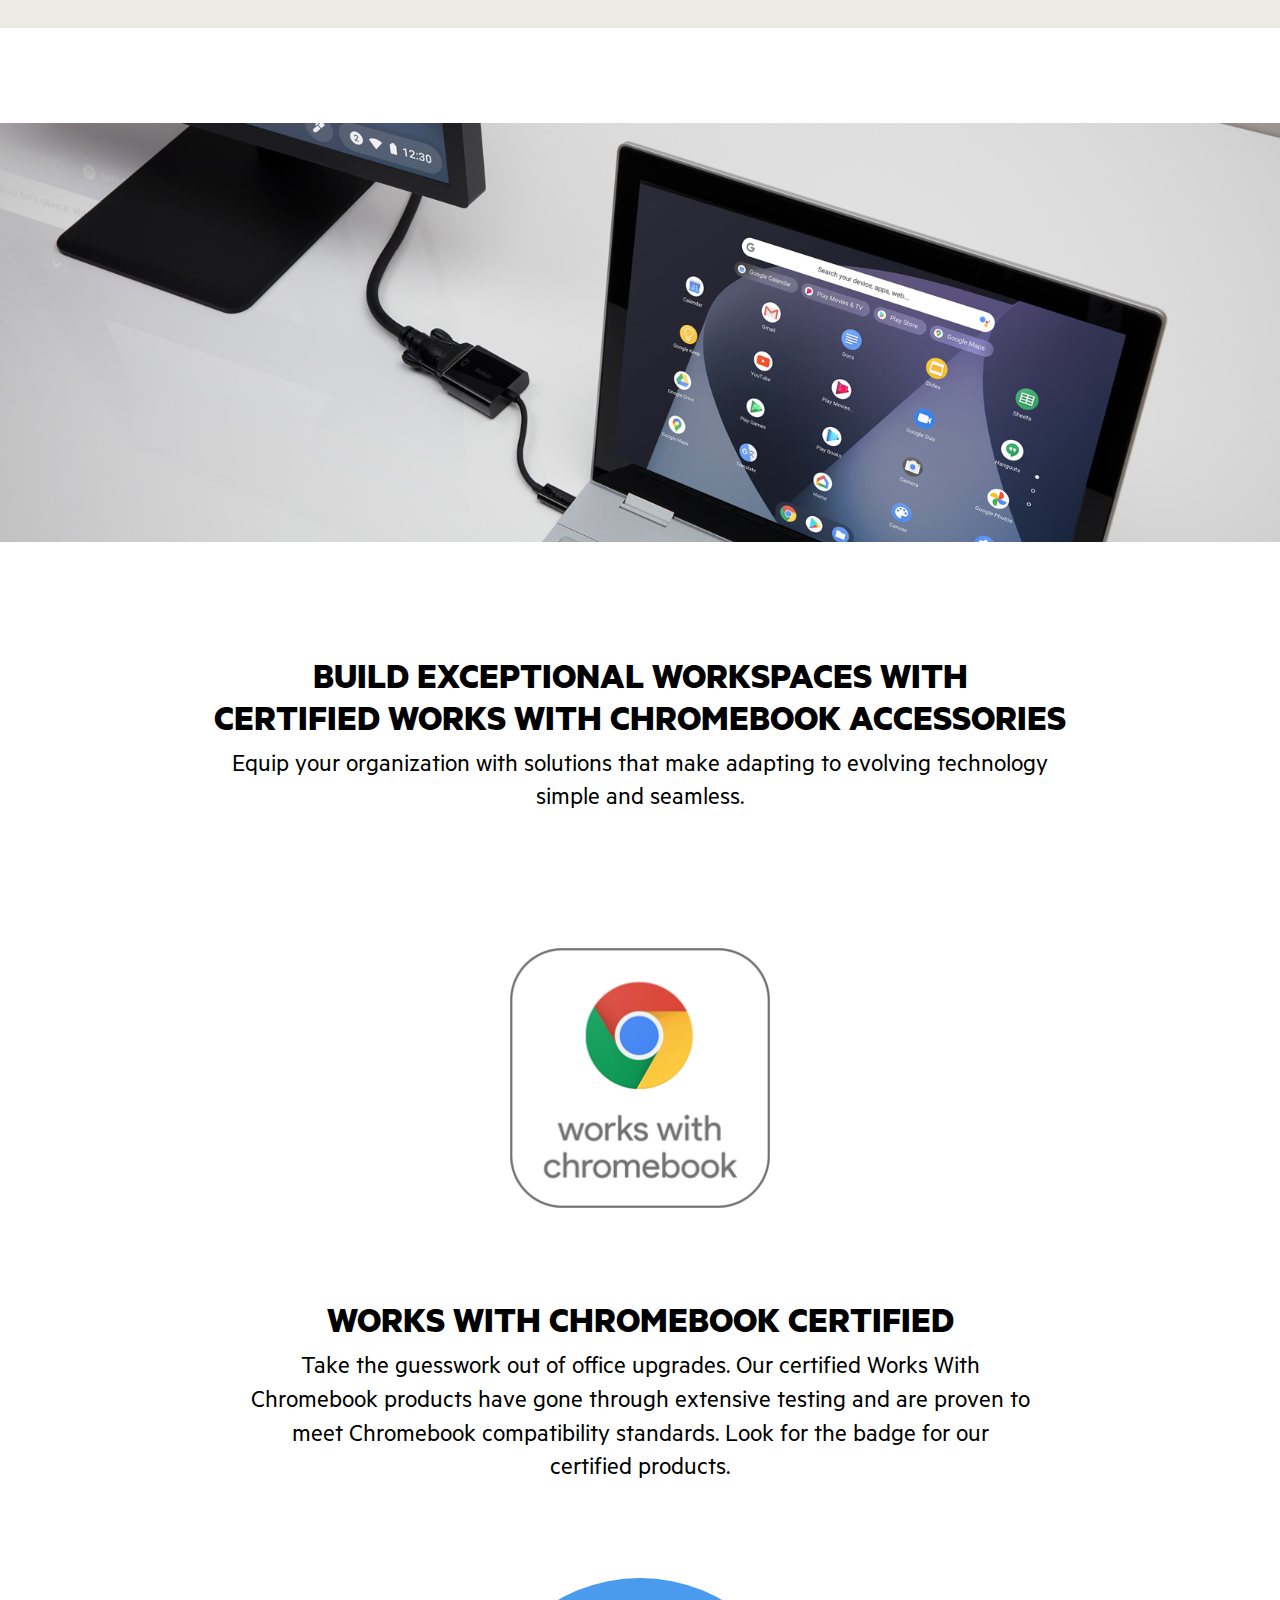
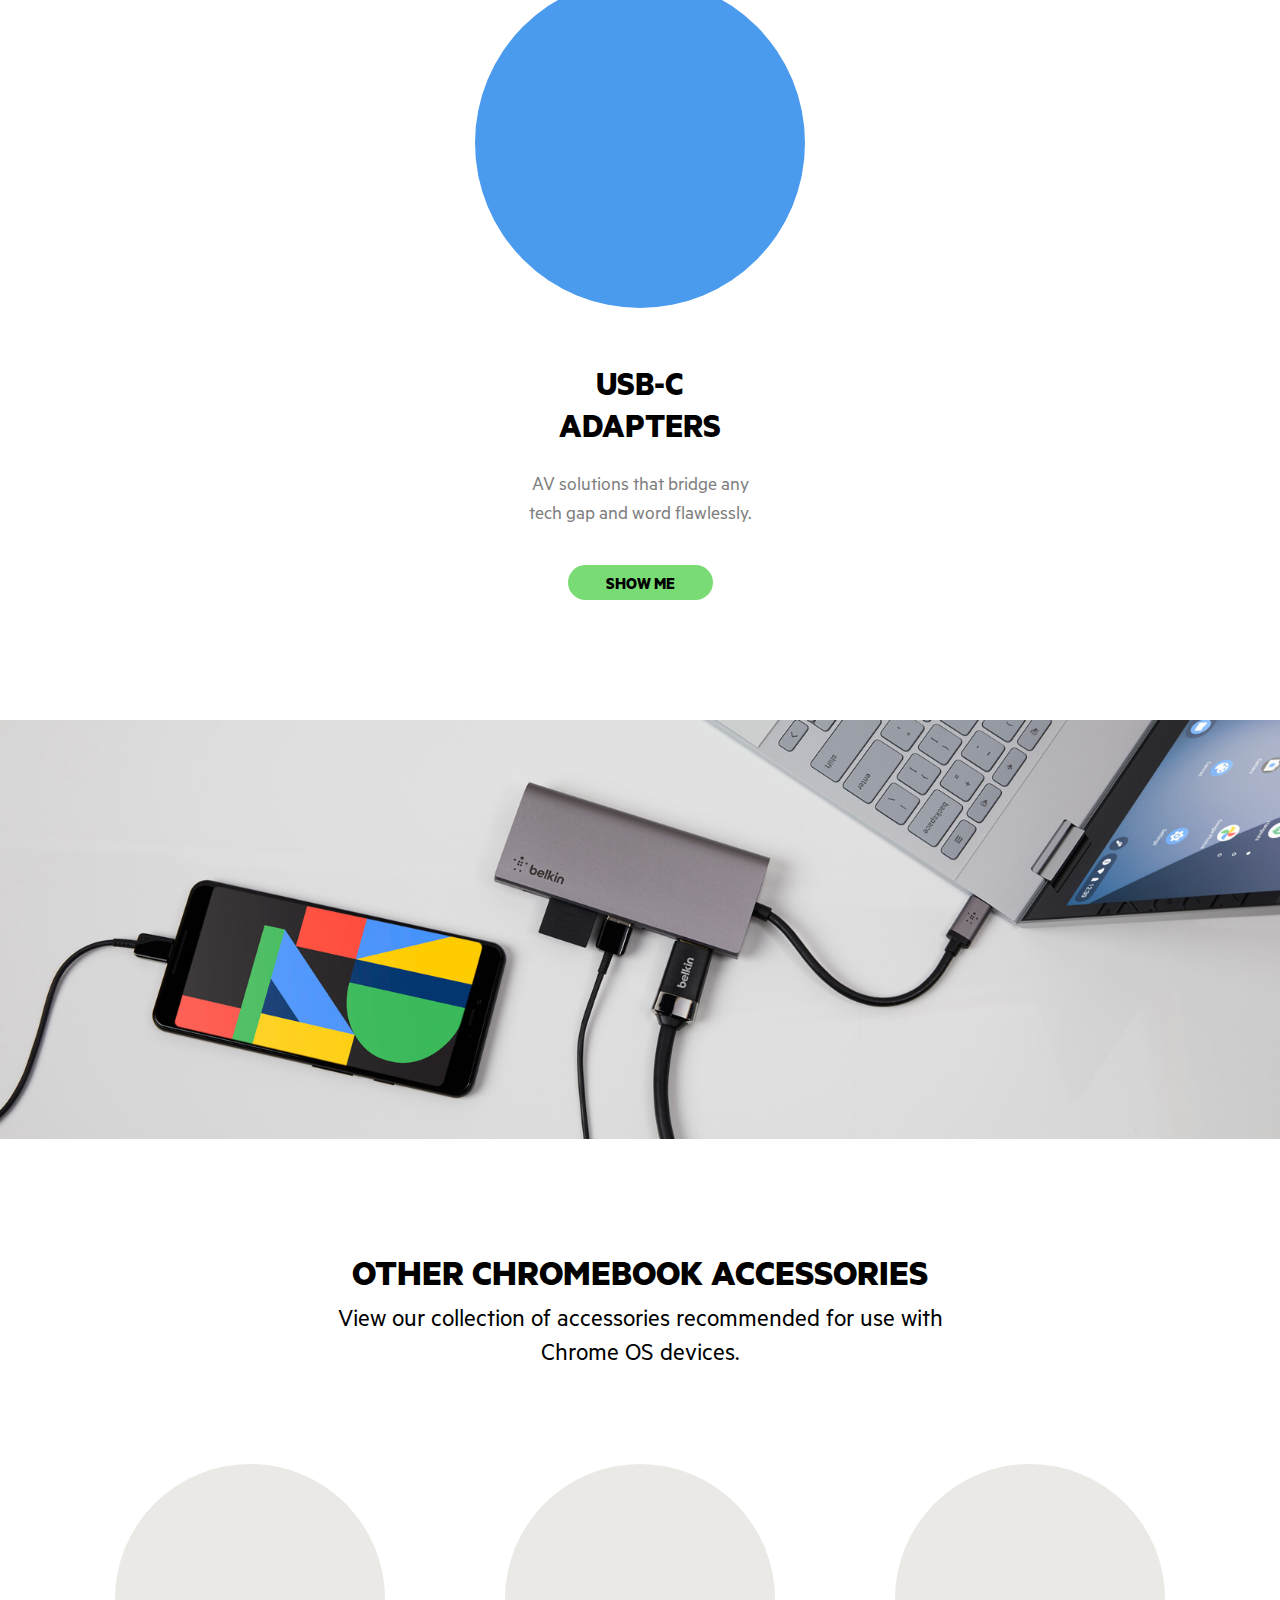
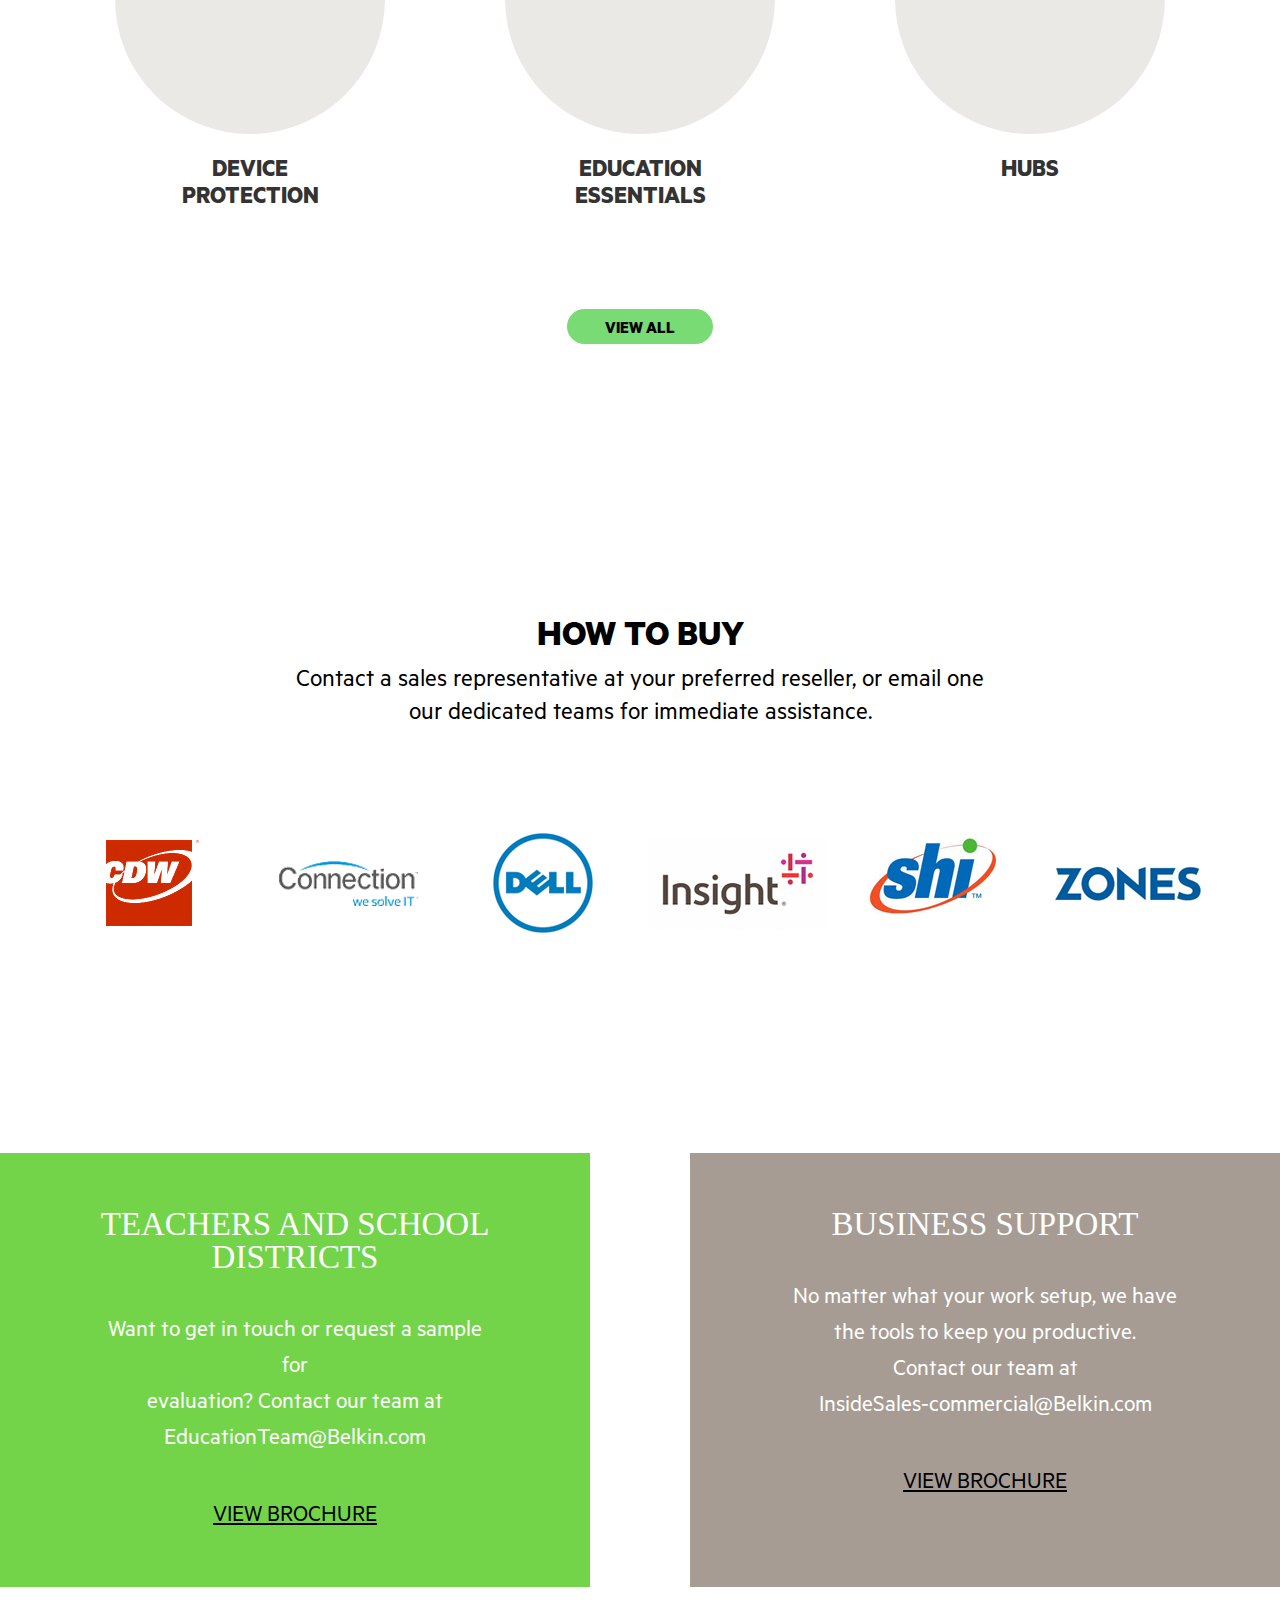
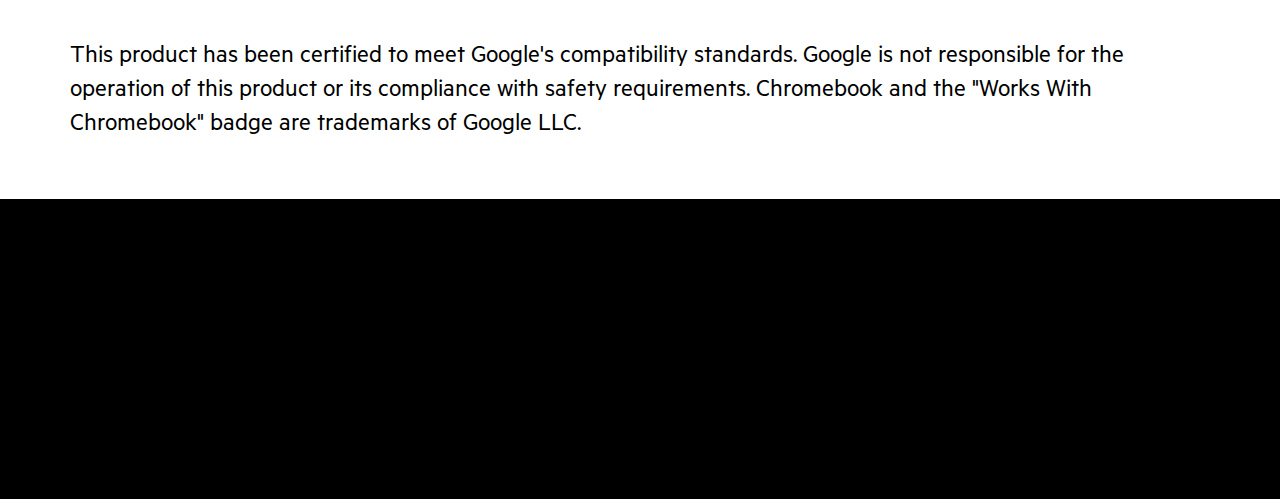
==== commit 725d4b5a: "change-01" ====
--- a/index.html
+++ b/index.html
@@ -159,14 +159,14 @@
                     </a>
                </div>
                <div class="button-parent">
-                   <button class="green-button">VIEW ENTIRE COLLECTION</button>
+                   <button class="green-button" style="display: none;">VIEW ENTIRE COLLECTION</button>
                </div>
             </div>
         </div>
     </section>
 
     <section class="banner">
-        <img src="./img/banner.png" alt="Banner">
+        <img src="./img/banner.jpg" alt="Banner">
     </section>
 
     <section class="compatible">
@@ -181,16 +181,7 @@
 
             <div class="row compatible-parent">
 
-                <!-- <div class="col-md-4 compatible-item">
-                    <div class="circle">
-                        <img src="./img/com-1.png" data-aos="fade-up" alt="Com">
-                    </div>
-                    <div class=" compatible-item-title">
-                        COMPUTER <br> ACCESSORIES
-                    </div>
-                </div> -->
-
-                <div class="col-md-4 col-md-offset-2 compatible-item">
+                <div class="col-md-4 compatible-item">
                     <div class="circle">
                         <img src="./img/com-2.png" data-aos="fade-up" alt="Com">
                     </div>
@@ -206,7 +197,14 @@
                         EDUCATION <br> ESSENTIALS
                     </div>
                 </div>
-
+                <div class="col-md-4 compatible-item">
+                    <div class="circle">
+                        <img src="./img/com-1.png" data-aos="fade-up" alt="Com">
+                    </div>
+                    <div class=" compatible-item-title">
+                        HUBS
+                    </div>
+                </div>
             </div>
 
             <div class="view-all-parent">
--- a/css/style.css
+++ b/css/style.css
@@ -194,7 +194,7 @@
   background-size: contain;
   background-repeat: no-repeat;
   position: absolute;
-  right: 0;
+  left: 0;
   top: 0;
   height: 35px;
 }
@@ -276,8 +276,8 @@
   position: relative;
 }
 
-.compatible .compatible-parent .compatible-item:first-child .circle img {
-  width: 250%;
+.compatible .compatible-parent .compatible-item:last-child .circle img {
+  width: 120%;
 }
 
 .compatible .compatible-parent .compatible-item .circle {
